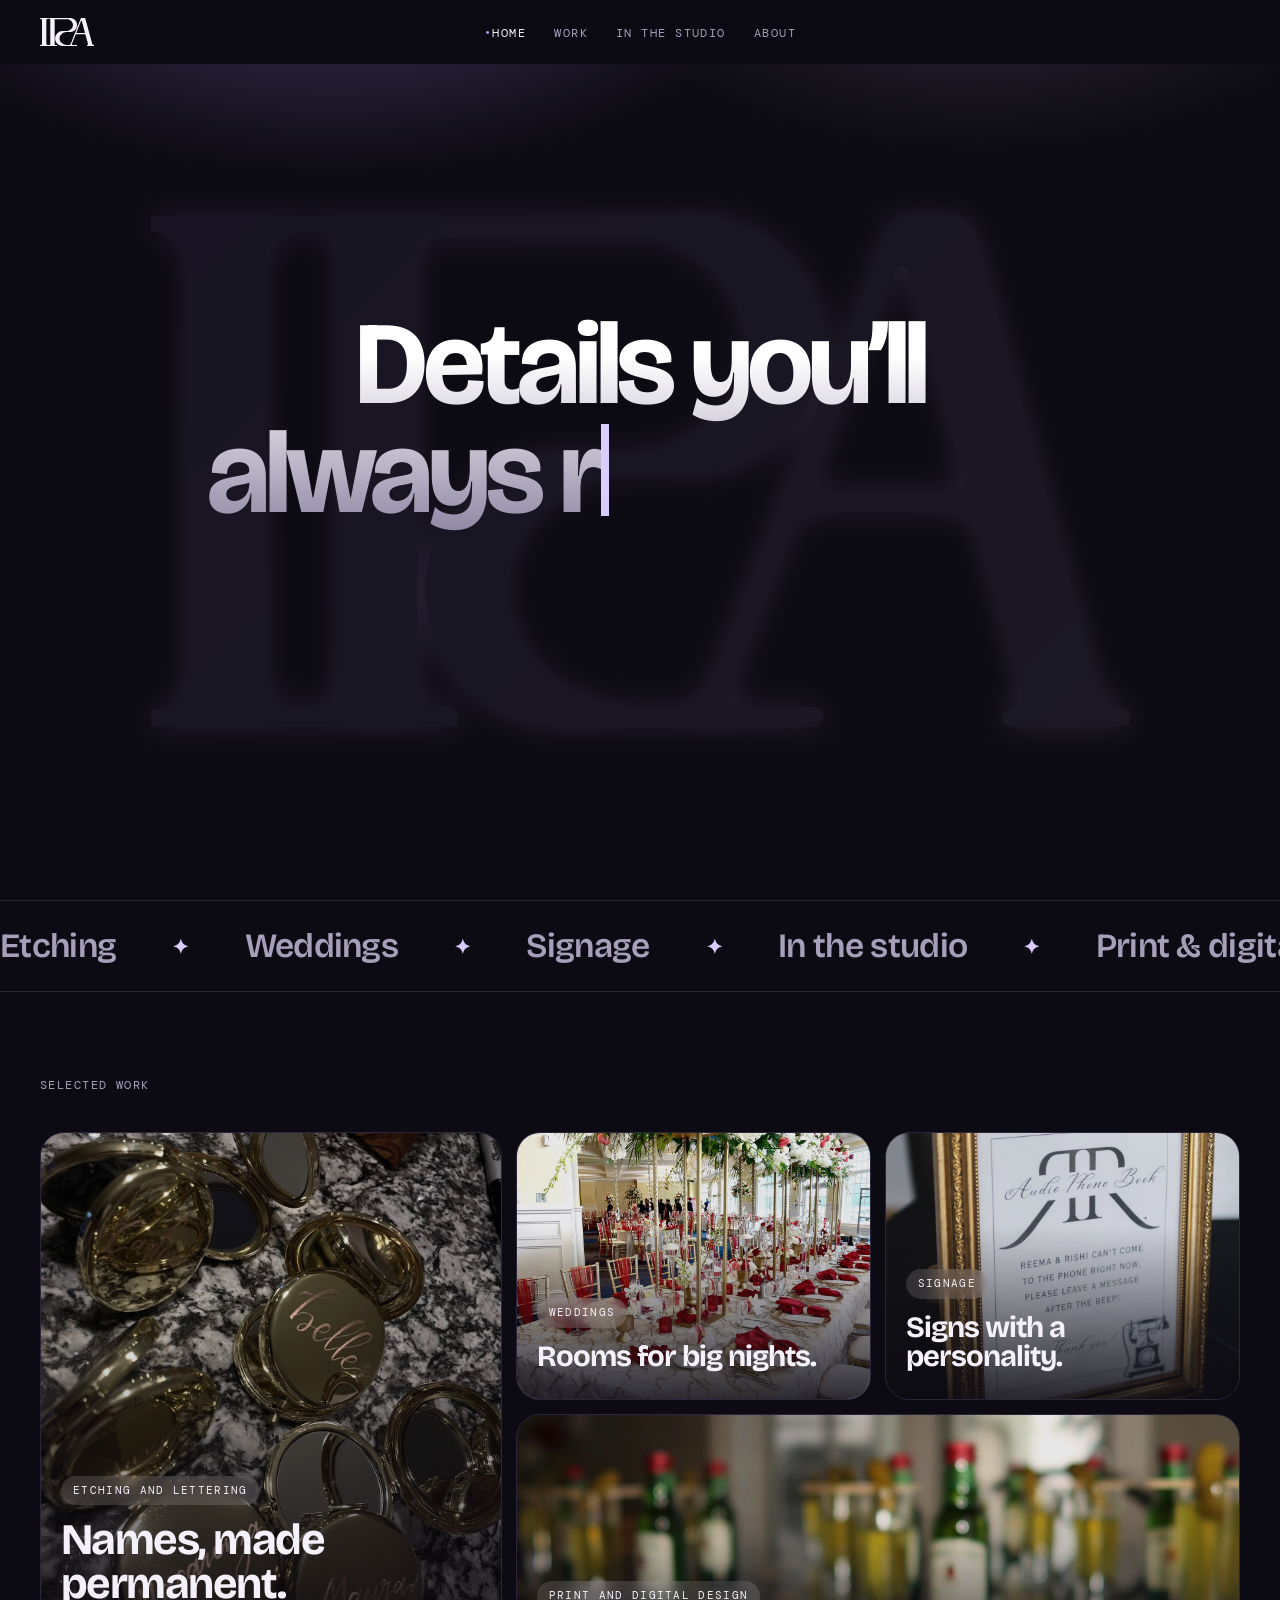
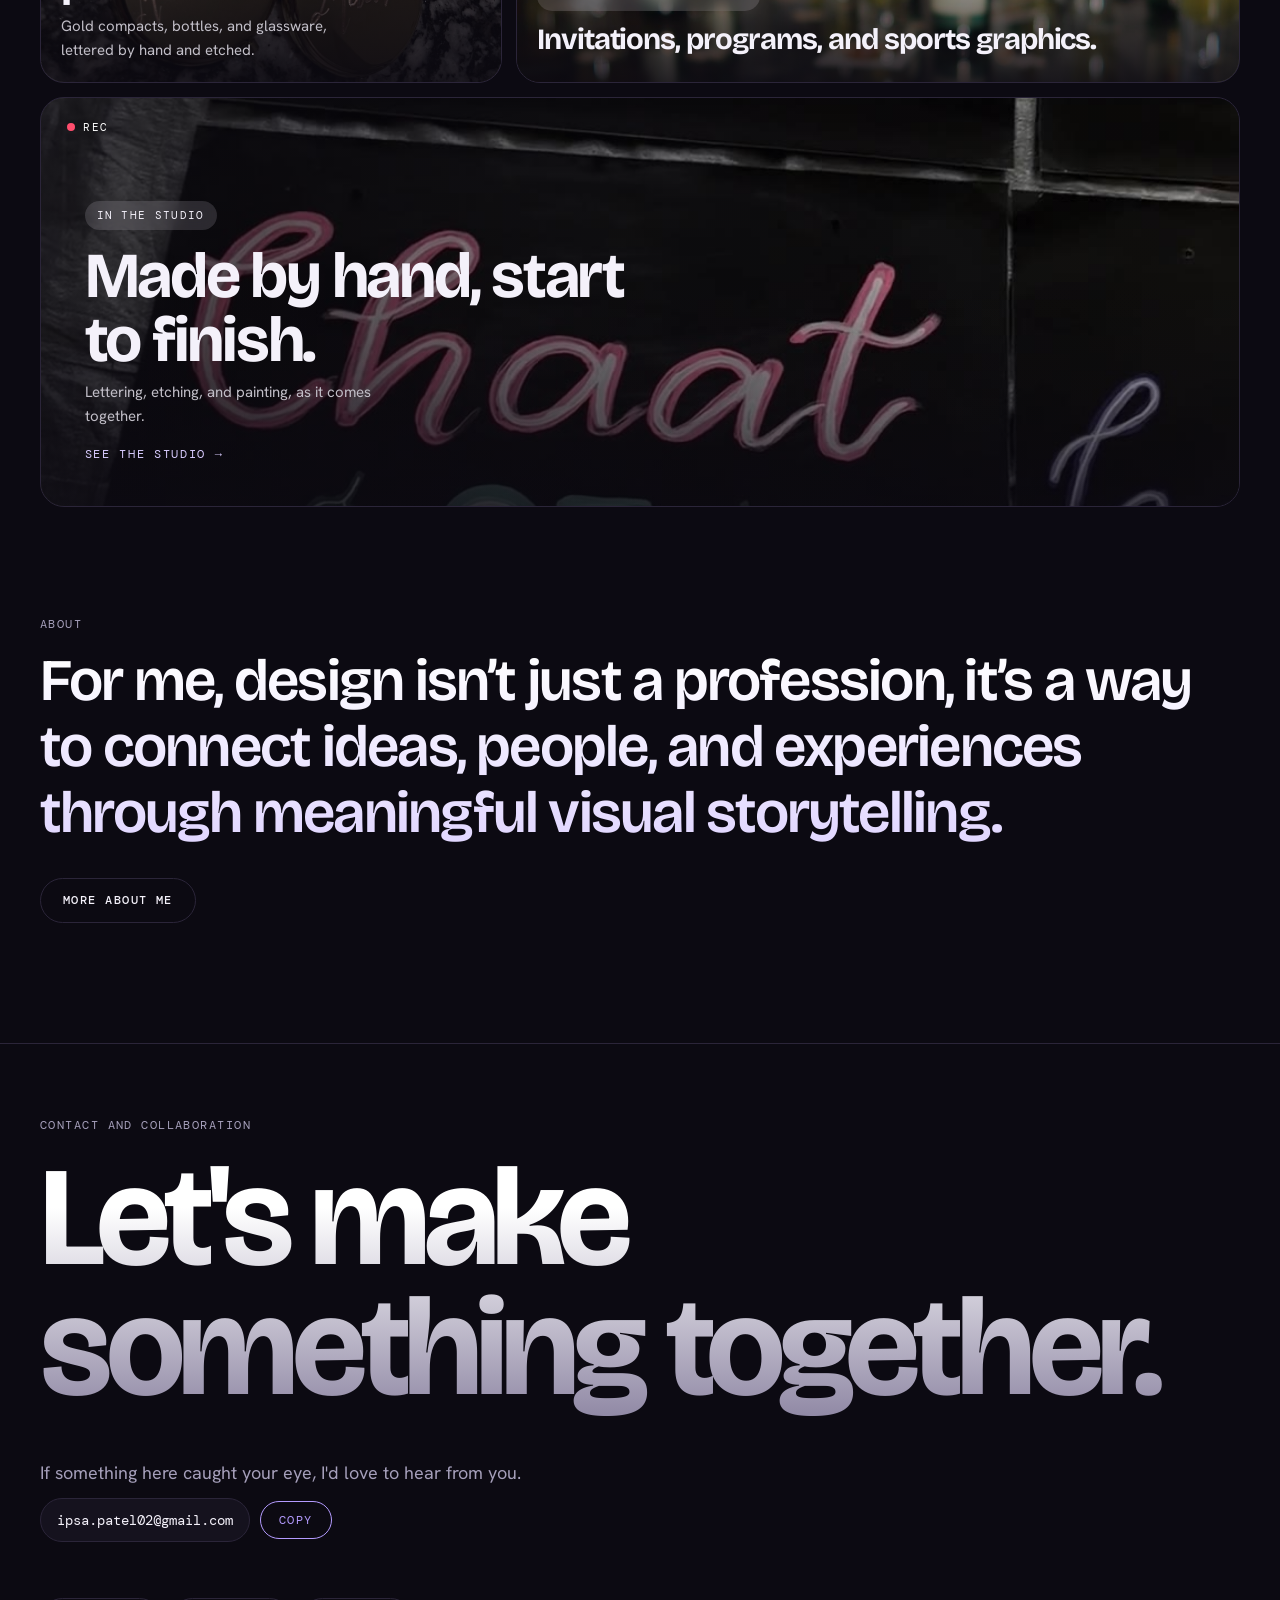
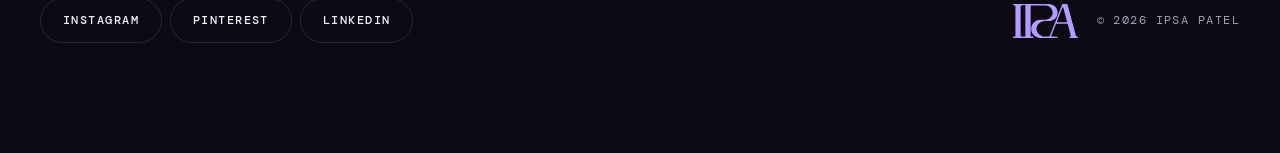
==== index.html @ 3936756d "Drop Studio from page titles, brighter purple share card Co-Authored-By: Claude Fable 5.2 <noreply@a" ====
<!doctype html>
<html lang="en">
<head>
<meta charset="utf-8">
<meta name="viewport" content="width=device-width, initial-scale=1">
<title>Ipsa Patel</title>
<meta name="description" content="Ipsa Patel's portfolio: etching, wedding design, signage, and digital graphics.">
<meta property="og:type" content="website">
<meta property="og:site_name" content="Ipsa Patel">
<meta property="og:title" content="Ipsa Patel">
<meta property="og:description" content="Ipsa Patel's portfolio: etching, wedding design, signage, and digital graphics.">
<meta property="og:url" content="https://ipsapatel.com/">
<meta property="og:image" content="https://ipsapatel.com/images/share.jpg">
<meta name="twitter:card" content="summary_large_image">
<meta name="twitter:image" content="https://ipsapatel.com/images/share.jpg">
<link rel="preconnect" href="https://fonts.googleapis.com">
<link rel="preconnect" href="https://fonts.gstatic.com" crossorigin>
<link rel="stylesheet" href="https://fonts.googleapis.com/css2?family=Bricolage+Grotesque:opsz,wght@12..96,500;12..96,700&family=Hanken+Grotesk:wght@400;500&family=DM+Mono:wght@400;500&family=Noto+Serif+Devanagari:wght@500&display=swap">
<link rel="icon" type="image/svg+xml" href="[data-uri]">
<link rel="stylesheet" href="style.css">
</head>
<body>
<header class="nav">
  <div class="wrap">
    <a class="brand" href="index.html" aria-label="Ipsa Patel, home"><span class="logo" role="img" aria-label="IPA monogram"></span></a>
    <ul><li><a href="index.html" aria-current="page">Home</a></li><li><a href="work.html">Work</a></li><li><a href="live.html">In the Studio</a></li><li><a href="about.html">About</a></li></ul>
    <div></div>
  </div>
</header>
<main>
  <section class="hero">
    <div class="bgglow" aria-hidden="true"><div class="bglogo logo"></div></div>
    <div class="bglogo bgcut logo" aria-hidden="true"></div>
    <div class="bglogo logo" aria-hidden="true"></div>
    <div class="wrap">
      <p class="mono reveal">Designer &middot; Strategist &middot; Etching &amp; lettering</p>
      <h1 class="display grad" id="type-h1">Details you&rsquo;ll always remember.</h1>
      <p class="sig reveal">Ipsa Patel</p>
    </div>
    <a class="cue" href="#start"><span>Click anywhere to begin</span><i aria-hidden="true">&darr;</i></a>
  </section>
    <div class="marq" id="start" aria-hidden="true">
      <div class="track">
        <span>Etching</span><span>Weddings</span><span>Signage</span><span>In the studio</span><span>Print &amp; digital</span><span>Art</span>
        <span>Etching</span><span>Weddings</span><span>Signage</span><span>In the studio</span><span>Print &amp; digital</span><span>Art</span>
      </div>
    </div>

  <section class="wrap" style="padding-top:72px">
    <p class="mono">Selected work</p>
    <div class="bento">
      <a class="card big" href="work.html#etching">
        <div class="slot"><img src="images/compacts-cluster.jpg" alt=""></div>
        <span class="tag">Etching and lettering</span>
        <h3>Names, made permanent.</h3>
        <p>Gold compacts, bottles, and glassware, lettered by hand and etched.</p>
      </a>
      <a class="card" href="work.html#weddings">
        <div class="slot"><img src="images/tablescape-red.jpg" alt=""></div>
        <span class="tag">Weddings</span>
        <h3>Rooms for big nights.</h3>
      </a>
      <a class="card" href="work.html#signage">
        <div class="slot"><img src="images/phonebook-frame.jpg" alt=""></div>
        <span class="tag">Signage</span>
        <h3>Signs with a personality.</h3>
      </a>
      <a class="card wide2" href="work.html#digital">
        <div class="slot"><img src="images/invites-apres.jpg" alt=""></div>
        <span class="tag">Print and digital design</span>
        <h3>Invitations, programs, and sports graphics.</h3>
      </a>
    </div>
    <a class="card motionband" href="live.html">
      <div class="slot"><video data-src="media/signs-band.mp4" poster="media/signs-band.jpg" muted loop playsinline preload="none"></video></div>
      <span class="recdot"><b></b>REC</span>
      <span class="tag">In the studio</span>
      <h3>Made by hand, start to finish.</h3>
      <p>Lettering, etching, and painting, as it comes together.</p>
      <span class="wb-more">See the studio &rarr;</span>
    </a>
  </section>

  <section class="wrap" style="padding-top:96px">
    <p class="mono">About</p>
    <p class="statement">For me, design isn&rsquo;t just a profession, it&rsquo;s a way to connect ideas, people, and experiences through meaningful visual storytelling.</p>
    <div class="btns" style="margin-top:26px"><a class="pill" href="about.html">More about me</a></div>
  </section>
</main>
<footer id="contact">
  <div class="wrap">
    <p class="mono" style="margin:0 0 18px">Contact and collaboration</p>
    <h2 class="display grad">Let's make something together.</h2>
    <p class="lede" style="margin-top:6px">If something here caught your eye, I'd love to hear from you.</p>
    <div class="mail"><code data-email>your-email@example.com</code><button type="button" data-copy-email>Copy</button></div>
    <div class="row">
      <div class="links">
        <a class="pill" data-link="instagram" href="#" target="_blank" rel="noopener">Instagram</a>
        <a class="pill" data-link="pinterest" href="#" target="_blank" rel="noopener">Pinterest</a>
        <a class="pill" data-link="linkedin" href="#" target="_blank" rel="noopener">LinkedIn</a>
      </div>
      <span class="foot-brand"><span class="logo" role="img" aria-label="IPA monogram"></span><span class="mono">&copy; 2026 Ipsa Patel</span></span>
    </div>
  </div>
</footer>
<script src="main.js"></script>
</body>
</html>
---- style.css ----
/* Ipsa Patel: near-black, oversized tight headlines, mono labels, one hot accent, rounded dark cards. Single dark look by design. */
:root {
  --bg: #0c0a12;
  --card: #15121e;
  --card2: #1d1929;
  --line: #2b2539;
  --fg: #f4f1fa;
  --muted: #a59fba;
  --accent: #b49bff;
  --accent2: #d9ccff;
  --accent-fg: #120a26;
  --g2: #8a82a0;
  --font-head: "Bricolage Grotesque", "Helvetica Neue", Arial, sans-serif;
  --font-body: "Hanken Grotesk", system-ui, -apple-system, "Segoe UI", sans-serif;
  --font-mono: "DM Mono", ui-monospace, "SF Mono", Menlo, monospace;
  color-scheme: dark;
}
* { box-sizing: border-box; }
html { scroll-behavior: smooth; background: var(--bg); }
body { margin: 0; background: var(--bg); color: var(--fg); font-family: var(--font-body); font-size: 17px; line-height: 1.6; overflow-x: hidden; }
a { color: inherit; }
img { max-width: 100%; display: block; }
:focus-visible { outline: 2px solid var(--accent); outline-offset: 3px; }
.wrap { max-width: 1240px; margin-inline: auto; padding-inline: 20px; }
.mono { font-family: var(--font-mono); font-size: 12px; letter-spacing: .12em; text-transform: uppercase; color: var(--muted); }

/* nav */
.nav { position: sticky; top: 0; z-index: 20; background: color-mix(in srgb, var(--bg) 85%, transparent); backdrop-filter: blur(12px); }
.nav .wrap { display: grid; grid-template-columns: 1fr auto 1fr; align-items: center; height: 64px; gap: 16px; }
.brand { font-family: var(--font-mono); font-size: 12px; letter-spacing: .12em; text-transform: uppercase; text-decoration: none; line-height: 1.3; }
.brand small { display: block; color: var(--muted); font-size: 11px; }
.nav ul { display: flex; gap: 28px; list-style: none; margin: 0; padding: 0; }
.nav ul a { font-family: var(--font-mono); font-size: 12px; letter-spacing: .12em; text-transform: uppercase; text-decoration: none; color: var(--muted); }
.nav ul a:hover, .nav ul a[aria-current="page"] { color: var(--fg); }
.nav ul a[aria-current="page"]::before { content: "\2022 "; color: var(--accent); }
.nav .right { justify-self: end; }
@media (max-width: 760px) {
  .nav .wrap { grid-template-columns: 1fr auto; }
  .nav ul { grid-column: 1 / -1; grid-row: 2; justify-content: space-between; gap: 8px; padding-bottom: 10px; }
  .nav .wrap { height: auto; padding-top: 12px; }
}

/* buttons */
.pill { display: inline-flex; align-items: center; gap: 10px; font-family: var(--font-mono); font-size: 12px; letter-spacing: .12em; text-transform: uppercase; text-decoration: none; padding: 12px 22px; border-radius: 999px; border: 1px solid var(--line); background: transparent; color: var(--fg); cursor: pointer; font-weight: 500; }
.pill:hover { border-color: var(--fg); }
.pill.hot { background: var(--accent); border-color: var(--accent); color: var(--accent-fg); }
.pill.white { background: var(--fg); border-color: var(--fg); color: var(--bg); }
.pill.hot:hover, .pill.white:hover { filter: brightness(1.08); }
.btns { display: flex; flex-wrap: wrap; gap: 12px; }
.btns.center { justify-content: center; }
.dot { width: 8px; height: 8px; border-radius: 50%; background: var(--accent); display: inline-block; }

/* floating pill */
.float { position: fixed; z-index: 15; left: 50%; transform: translateX(-50%); bottom: calc(18px + env(safe-area-inset-bottom, 0px)); display: flex; gap: 8px; align-items: center; background: var(--fg); color: var(--bg); text-decoration: none; font-family: var(--font-mono); font-size: 12px; letter-spacing: .12em; text-transform: uppercase; padding: 12px 20px; border-radius: 999px; box-shadow: 0 10px 40px rgba(0,0,0,.5); }
.float:hover { background: var(--accent); color: var(--accent-fg); }

/* type */
.display { font-family: var(--font-head); font-weight: 700; letter-spacing: -.045em; line-height: .92; margin: 0; text-wrap: balance; }
.grad { background: linear-gradient(180deg, #ffffff 20%, var(--g2) 100%); -webkit-background-clip: text; background-clip: text; color: transparent; }
.h2 { font-family: var(--font-head); font-weight: 700; font-size: clamp(36px, 6.5vw, 84px); letter-spacing: -.04em; line-height: .96; margin: 0 0 18px; text-wrap: balance; }
.lede { color: var(--muted); max-width: 52ch; margin: 0; font-size: 18px; }
.sec { padding-block: 96px 8px; }

/* hero */
.hero { position: relative; overflow: hidden; padding-block: 72px 56px; text-align: center; }
.hero::before { content: ""; position: absolute; inset: -20% -10% auto; height: 80%; background: radial-gradient(45% 60% at 30% 0%, color-mix(in srgb, var(--accent) 36%, transparent), transparent 70%), radial-gradient(40% 55% at 72% 0%, color-mix(in srgb, var(--accent2) 22%, transparent), transparent 70%); pointer-events: none; }
.hero .wrap { position: relative; }
.hero .display { font-size: clamp(54px, 12.4vw, 188px); margin: 26px auto 22px; max-width: 12ch; }
.sig { font-family: var(--font-head); font-weight: 500; font-size: clamp(22px, 3vw, 32px); letter-spacing: -.02em; color: var(--accent2); line-height: 1; margin: 0 0 30px; }

/* marquee */
.marq { overflow: hidden; border-block: 1px solid var(--line); padding-block: 18px; margin-top: 56px; }
.marq .track { display: flex; gap: 56px; width: max-content; animation: slide 34s linear infinite; font-family: var(--font-head); font-weight: 600; font-size: clamp(22px, 3vw, 34px); letter-spacing: -.02em; color: var(--muted); white-space: nowrap; }
.marq .track span::after { content: "\2726"; margin-left: 56px; color: var(--accent2); font-size: .6em; vertical-align: middle; }
@keyframes slide { to { transform: translateX(-50%); } }
@media (prefers-reduced-motion: reduce) { .marq .track { animation: none; } html { scroll-behavior: auto; } }

/* image slots */
.slot { position: relative; overflow: hidden; display: flex; align-items: flex-end; width: 100%; aspect-ratio: 4 / 5; border: 0; padding: 0; text-align: left; font: inherit; color: inherit; border-radius: 14px;
  background: radial-gradient(120% 90% at 20% 10%, color-mix(in srgb, var(--accent) 26%, var(--card2)), var(--card2) 60%); }
.slot.b { background: radial-gradient(120% 90% at 80% 10%, color-mix(in srgb, var(--accent2) 22%, var(--card2)), var(--card2) 65%); }
.slot.c { background: radial-gradient(120% 90% at 50% 0%, color-mix(in srgb, var(--accent) 34%, var(--card2)), var(--card) 65%); }
.slot.wide { aspect-ratio: 16 / 10; }
.slot span { position: relative; padding: 14px 16px; font-family: var(--font-mono); font-size: 11px; letter-spacing: .12em; text-transform: uppercase; color: var(--muted); }
.slot img { position: absolute; inset: 0; width: 100%; height: 100%; object-fit: cover; }
button.slot { cursor: zoom-in; transition: transform .25s ease; }
button.slot:hover { transform: scale(.985); }

/* featured cards */
.feat { display: grid; grid-template-columns: 1.25fr 1fr; gap: 16px; margin-top: 44px; }
.feat .big { grid-row: span 2; }
@media (max-width: 860px) { .feat { grid-template-columns: 1fr; } .feat .big { grid-row: auto; } }
.card { position: relative; display: flex; flex-direction: column; justify-content: flex-end; min-height: 300px; padding: 22px; border-radius: 24px; background: var(--card); border: 1px solid var(--line); text-decoration: none; overflow: hidden; isolation: isolate; }
.card .slot { position: absolute; inset: 0; z-index: -1; border-radius: 0; aspect-ratio: auto; height: 100%; opacity: .9; }
.card::after { content: ""; position: absolute; inset: 0; z-index: -1; background: linear-gradient(180deg, transparent 35%, color-mix(in srgb, var(--bg) 85%, transparent)); }
.card.big { min-height: 560px; }
.tag { align-self: flex-start; font-family: var(--font-mono); font-size: 11px; letter-spacing: .12em; text-transform: uppercase; padding: 6px 12px; border-radius: 999px; background: color-mix(in srgb, var(--fg) 14%, transparent); backdrop-filter: blur(8px); margin-bottom: 14px; }
.card h3 { font-family: var(--font-head); font-weight: 700; font-size: clamp(28px, 3.4vw, 44px); letter-spacing: -.035em; line-height: 1; margin: 0 0 8px; }
.card p { margin: 0; color: color-mix(in srgb, var(--fg) 78%, var(--bg)); font-size: 15px; max-width: 38ch; }
.card:hover { border-color: var(--accent); }

/* statement band */
.state { margin-top: 96px; border-radius: 32px; background: var(--card); border: 1px solid var(--line); padding: clamp(32px, 6vw, 72px); position: relative; overflow: hidden; }
.state::after { content: ""; position: absolute; width: 360px; height: 360px; left: -140px; bottom: -180px; border-radius: 50%; background: radial-gradient(closest-side, color-mix(in srgb, var(--accent2) 30%, transparent), transparent); }
.state::before { content: ""; position: absolute; width: 520px; height: 520px; right: -160px; top: -200px; border-radius: 50%; background: radial-gradient(closest-side, color-mix(in srgb, var(--accent) 55%, transparent), transparent); }
.state > * { position: relative; }
.state .h2 { max-width: 14ch; }
.state p { max-width: 46ch; color: var(--muted); margin: 0 0 26px; font-size: 18px; }

/* inner page head */
.pagehead { padding-block: 64px 12px; }
.pagehead .display { font-size: clamp(64px, 15vw, 220px); margin-bottom: 20px; }

/* work */
.chips { display: flex; flex-wrap: wrap; gap: 8px; margin: 28px 0 22px; }
.chip { font-family: var(--font-mono); font-size: 12px; letter-spacing: .12em; text-transform: uppercase; padding: 10px 18px; border-radius: 999px; border: 1px solid var(--line); background: transparent; color: var(--muted); cursor: pointer; }
.chip:hover { color: var(--fg); border-color: var(--fg); }
.chip[aria-pressed="true"] { background: var(--fg); color: var(--bg); border-color: var(--fg); }
.count { font-family: var(--font-mono); font-size: 12px; letter-spacing: .12em; text-transform: uppercase; color: var(--muted); margin: 0 0 18px; }
.grid { display: grid; grid-template-columns: repeat(auto-fill, minmax(270px, 1fr)); gap: 16px; }
.item { margin: 0; min-width: 0; padding: 12px 12px 18px; border-radius: 24px; background: var(--card); border: 1px solid var(--line); }
.item[hidden] { display: none !important; }
.item h3 { font-family: var(--font-head); font-weight: 600; font-size: 20px; letter-spacing: -.02em; margin: 14px 6px 2px; }
.item p { margin: 0 6px; font-size: 14px; color: var(--muted); }

/* viewer */
.lb { position: fixed; inset: 0; z-index: 50; display: none; align-items: center; justify-content: center; padding: 20px; background: color-mix(in srgb, var(--bg) 94%, black); }
.lb.open { display: flex; }
.lb-inner { width: min(980px, 100%); max-height: 100%; display: grid; gap: 14px; position: relative; }
.lb .stage { background: var(--card2); aspect-ratio: 4 / 3; max-height: 68vh; width: 100%; display: grid; place-items: center; border-radius: 24px; overflow: hidden; }
.lb .stage img { width: 100%; height: 100%; object-fit: contain; }
.lb .stage .ph { font-family: var(--font-head); font-weight: 700; font-size: 64px; letter-spacing: -.04em; color: color-mix(in srgb, var(--accent) 60%, transparent); }
.lb .cap h3 { font-family: var(--font-head); font-weight: 700; font-size: 30px; letter-spacing: -.03em; margin: 0; }
.lb .cap p { margin: 2px 0 0; color: var(--muted); }
.lb-bar { display: flex; gap: 10px; justify-content: space-between; align-items: center; }
.lb button { font-family: var(--font-mono); font-size: 12px; letter-spacing: .12em; text-transform: uppercase; padding: 11px 20px; border-radius: 999px; border: 1px solid var(--line); background: transparent; color: var(--fg); cursor: pointer; }
.lb button:hover { border-color: var(--fg); }
.lb button[data-close] { background: var(--fg); color: var(--bg); border-color: var(--fg); }

/* about */
.about { display: grid; grid-template-columns: 360px minmax(0, 1fr); gap: 56px; align-items: start; padding-top: 64px; }
@media (max-width: 860px) { .about { grid-template-columns: 1fr; gap: 28px; } .about .slot { max-width: 360px; } }
.about .slot { border-radius: 200px 200px 24px 24px; }
.about p { max-width: 58ch; margin: 0 0 16px; color: color-mix(in srgb, var(--fg) 80%, var(--bg)); }
.facts { list-style: none; margin: 30px 0 0; padding: 0; max-width: 60ch; border-top: 1px solid var(--line); }
.facts li { display: grid; grid-template-columns: 110px minmax(0, 1fr); gap: 16px; padding: 14px 0; border-bottom: 1px solid var(--line); font-size: 16px; }
.facts b { font-family: var(--font-mono); font-weight: 400; font-size: 12px; letter-spacing: .12em; text-transform: uppercase; color: var(--accent); padding-top: 4px; }

/* live steps */
.steps { display: grid; grid-template-columns: repeat(3, minmax(0, 1fr)); gap: 16px; margin-top: 40px; }
@media (max-width: 860px) { .steps { grid-template-columns: 1fr; } }
.step { padding: 26px; border-radius: 24px; background: var(--card); border: 1px solid var(--line); }
.step .mono { color: var(--accent); }
.step h3 { font-family: var(--font-head); font-weight: 700; font-size: 28px; letter-spacing: -.03em; line-height: 1.05; margin: 14px 0 8px; }
.step p { margin: 0; color: var(--muted); font-size: 15px; }
.occ { display: flex; flex-wrap: wrap; gap: 10px; margin-top: 28px; }
.occ div { padding: 12px 20px; border-radius: 999px; border: 1px solid var(--line); font-family: var(--font-head); font-weight: 600; font-size: 20px; letter-spacing: -.02em; }
.occ span { color: var(--muted); font-weight: 400; font-size: 14px; margin-left: 8px; font-family: var(--font-body); letter-spacing: 0; }

/* form */
.contactgrid { display: grid; grid-template-columns: minmax(0, 1fr) minmax(0, 1fr); gap: 48px; align-items: start; }
@media (max-width: 860px) { .contactgrid { grid-template-columns: 1fr; gap: 32px; } }
form.inq { display: grid; gap: 16px; background: var(--card); border: 1px solid var(--line); padding: 28px; border-radius: 24px; }
form.inq label { display: grid; gap: 6px; font-family: var(--font-mono); font-size: 11px; letter-spacing: .12em; text-transform: uppercase; color: var(--muted); }
form.inq input, form.inq select, form.inq textarea { font: inherit; font-size: 16px; letter-spacing: 0; text-transform: none; color: var(--fg); background: var(--bg); border: 1px solid var(--line); border-radius: 12px; padding: 12px 14px; width: 100%; }
form.inq textarea { min-height: 110px; resize: vertical; }
.two { display: grid; grid-template-columns: repeat(2, minmax(0, 1fr)); gap: 16px; }
@media (max-width: 520px) { .two { grid-template-columns: 1fr; } }
.out { font-size: 14px; color: var(--muted); min-height: 1.4em; }
.mail { display: flex; flex-wrap: wrap; gap: 10px; align-items: center; margin-top: 10px; }
.mail code { font-family: var(--font-mono); font-size: 14px; background: var(--card); border: 1px solid var(--line); padding: 10px 16px; border-radius: 999px; user-select: all; overflow-wrap: anywhere; }
.mail button { font-family: var(--font-mono); font-size: 12px; letter-spacing: .12em; text-transform: uppercase; padding: 10px 18px; background: transparent; color: var(--accent); border: 1px solid var(--accent); border-radius: 999px; cursor: pointer; }

/* footer */
footer { margin-top: 120px; padding-block: 72px 110px; border-top: 1px solid var(--line); }
footer .display { font-size: clamp(48px, 11vw, 168px); margin-bottom: 30px; }
footer .row { display: flex; flex-wrap: wrap; gap: 14px 28px; align-items: center; justify-content: space-between; margin-top: 56px; }
footer .links { display: flex; flex-wrap: wrap; gap: 8px; }

.hl { position: relative; display: inline-block; }

/* floating objects: photos drift on their own and shift with the cursor */
.objs { position: absolute; inset: 0; z-index: 0; pointer-events: none; }
.hero .wrap { z-index: 1; }
.obj { position: absolute; width: clamp(84px, 11vw, 176px); aspect-ratio: 4 / 5; border-radius: 18px; overflow: hidden; box-shadow: 0 24px 60px rgba(0,0,0,.55); border: 1px solid var(--line);
  translate: calc(var(--mx, 0) * var(--d, 20) * 1px) calc(var(--my, 0) * var(--d, 20) * 1px); animation: bob 7s ease-in-out infinite alternate; }
.obj .slot { position: absolute; inset: 0; aspect-ratio: auto; height: 100%; border-radius: 0; }
.obj .slot span { display: none; }
.obj.o1 { left: 3%; top: 9%; animation-delay: -1s; }
.obj.o2 { right: 4%; top: 6%; animation-delay: -3s; }
.obj.o3 { left: 8%; bottom: 24%; animation-delay: -5s; }
.obj.o4 { right: 7%; bottom: 20%; animation-delay: -2s; }
@keyframes bob { from { transform: translateY(-9px); } to { transform: translateY(9px); } }
@media (max-width: 720px) { .obj { width: 76px; opacity: .55; } .obj.o3 { left: -2%; } .obj.o4 { right: -2%; } }
@media (prefers-reduced-motion: reduce) { .obj { animation: none; translate: none; } }
.grad { padding-bottom: .12em; }

/* chapters */
.chapters { padding-top: 24px; }
.chapter { padding-top: 88px; }
.chead { display: flex; justify-content: space-between; align-items: flex-end; gap: 24px 48px; flex-wrap: wrap; margin-bottom: 26px; }
.chead .display { font-size: clamp(40px, 7vw, 96px); margin-top: 12px; }
.cside { max-width: 36ch; }
.cside p { margin: 0 0 12px; color: var(--muted); }
.more { font-family: var(--font-mono); font-size: 12px; letter-spacing: .12em; text-transform: uppercase; text-decoration: none; color: var(--accent); }
.more::after { content: " \2192"; }
.more:hover { text-decoration: underline; }
.gal { display: grid; grid-template-columns: repeat(4, minmax(0, 1fr)); grid-auto-rows: clamp(120px, 19vw, 250px); gap: 12px; }
.gal .slot { aspect-ratio: auto; height: 100%; border-radius: 22px; text-decoration: none; transition: transform .3s ease; }
.gal .slot:hover { transform: scale(.985); }
.gal .p1 { grid-column: 1 / span 2; grid-row: 1 / span 2; }
.gal .p2 { grid-column: 3; grid-row: 1; } .gal .p3 { grid-column: 4; grid-row: 1; } .gal .p4 { grid-column: 3 / span 2; grid-row: 2; }
.flip .gal .p1 { grid-column: 3 / span 2; }
.flip .gal .p2 { grid-column: 1; } .flip .gal .p3 { grid-column: 2; } .flip .gal .p4 { grid-column: 1 / span 2; }
@media (max-width: 700px) {
  .gal { grid-template-columns: repeat(2, minmax(0, 1fr)); grid-auto-rows: 150px; }
  .gal .p1, .flip .gal .p1 { grid-column: 1 / span 2; grid-row: span 2; }
  .gal .p2, .flip .gal .p2 { grid-column: 1; grid-row: auto; } .gal .p3, .flip .gal .p3 { grid-column: 2; grid-row: auto; }
  .gal .p4, .flip .gal .p4 { grid-column: 1 / span 2; grid-row: auto; }
}
.slot.big { aspect-ratio: 16 / 8; border-radius: 28px; text-decoration: none; }
@media (max-width: 700px) { .slot.big { aspect-ratio: 4 / 3; } }
.frames { display: grid; grid-template-columns: repeat(3, minmax(0, 1fr)); gap: 16px; margin-top: 16px; }
@media (max-width: 860px) { .frames { grid-template-columns: 1fr; } }
.frame .slot { aspect-ratio: 4 / 5; border-radius: 22px; }
.frame .mono { margin: 16px 0 4px; color: var(--accent); }
.frame h3 { font-family: var(--font-head); font-weight: 700; font-size: 28px; letter-spacing: -.03em; line-height: 1.05; margin: 0 0 6px; }
.frame p:last-child { margin: 0; color: var(--muted); font-size: 15px; }


/* home: one compact block of five tiles */
.bento { display: grid; grid-template-columns: 1.3fr 1fr 1fr; grid-auto-rows: clamp(210px, 21vw, 290px); gap: 14px; margin-top: 36px; }
.bento .card { min-height: 0; padding: 20px; }
.bento .card.big { grid-row: span 2; min-height: 0; }
.bento .card:not(.big) h3 { font-size: clamp(22px, 2.3vw, 30px); }
.bento .card.wide2 { grid-column: span 2; }
@media (max-width: 860px) { .bento { grid-template-columns: 1fr 1fr; } .bento .card.big { grid-column: span 2; grid-row: span 1; } .bento .card.wide2 { grid-column: span 2; } }
@media (max-width: 520px) { .bento { grid-template-columns: 1fr; grid-auto-rows: 220px; } .bento .card.big, .bento .card.wide2 { grid-column: auto; } }

/* cover: one simple screen, click anywhere to continue */
.hero { min-height: calc(100svh - 64px); display: flex; align-items: center; justify-content: center; padding-block: 56px 96px; cursor: pointer; }
.hero .wrap { width: 100%; }
.cue { position: absolute; z-index: 2; left: 50%; bottom: 30px; transform: translateX(-50%); display: flex; flex-direction: column; align-items: center; gap: 8px; font-family: var(--font-mono); font-size: 12px; letter-spacing: .14em; text-transform: uppercase; color: var(--muted); text-decoration: none; white-space: nowrap; }
.cue i { font-style: normal; font-size: 20px; color: var(--accent2); animation: nudge 1.8s ease-in-out infinite; }
@keyframes nudge { 0%, 100% { transform: translateY(0); } 50% { transform: translateY(7px); } }
.marq { margin-top: 0; scroll-margin-top: 64px; }
@media (max-width: 760px) { .hero { min-height: calc(100svh - 100px); } .marq { scroll-margin-top: 100px; } }
@media (prefers-reduced-motion: reduce) { .cue i { animation: none; } }

.card.wideband { margin-top: 14px; min-height: clamp(300px, 34vw, 460px); padding: 28px; }
.card.wideband h3 { font-size: clamp(34px, 5.5vw, 72px); }
.card.wideband p { max-width: 44ch; }

/* typed entrance */
.w { white-space: nowrap; }
.ch { visibility: hidden; }
.ch.on { visibility: visible; }
.caret { display: inline-block; width: 0; height: .78em; position: relative; vertical-align: -.04em; }
.caret::after { content: ""; position: absolute; left: .02em; top: 0; bottom: 0; width: .07em; background: var(--accent2); animation: blink 1s steps(1) infinite; }
@keyframes blink { 50% { opacity: 0; } }
.hero.typing .reveal, .hero.typing .cue { opacity: 0; }
.hero .reveal, .hero .cue { transition: opacity .8s ease; }
@media (prefers-reduced-motion: reduce) { .caret::after { animation: none; } .hero .reveal, .hero .cue { transition: none; } }

.hero .display { max-width: 15ch; }

.hero .display { font-size: clamp(44px, 9.2vw, 144px); max-width: 9em; }

/* logo */
.brand { display: inline-flex; align-items: center; }
.logo { display: block; height: 28px; aspect-ratio: 1.9165; background: var(--fg); -webkit-mask: var(--logo) center / contain no-repeat; mask: var(--logo) center / contain no-repeat; }
.brand:hover .logo { background: var(--accent); }
.foot-brand { display: inline-flex; align-items: center; gap: 18px; }
.foot-brand .logo { height: 34px; background: var(--accent); }
:root { --logo: url("[data-uri]"); }

/* cover watermark logo */
.bglogo { position:absolute; left:50%; top:50%; height:auto; width:min(78vw,980px); aspect-ratio:1.9165; background:linear-gradient(135deg,var(--accent),var(--accent2)); opacity:.07; transform:translate(-50%,-52%) translate(calc(var(--mx,0)*-14px), calc(var(--my,0)*-10px)); pointer-events:none; z-index:0; }
.brand:hover .bglogo { background:linear-gradient(135deg,var(--accent),var(--accent2)); }
@media (max-width:760px){ .bglogo{ width:92vw; opacity:.08; } }

/* recording screen */
.rec { position:relative; aspect-ratio:16/8; border-radius:22px; overflow:hidden; background:#000; display:grid; grid-template-columns:1fr 1fr; gap:2px; border:1px solid var(--line); box-shadow:0 40px 90px -40px color-mix(in srgb,var(--accent) 55%,transparent); }
.rec .clip { position:relative; display:flex; align-items:flex-end; background:radial-gradient(120% 90% at 50% 0%, color-mix(in srgb,var(--accent) 30%,var(--card2)), var(--card) 70%); }
.rec .clip.c2 { background:radial-gradient(120% 90% at 50% 0%, color-mix(in srgb,var(--accent2) 22%,var(--card2)), var(--card) 70%); }
.rec .clip video,.rec .clip img { position:absolute; inset:0; width:100%; height:100%; object-fit:cover; }
.rec .clip span { position:relative; padding:16px 20px; font:11px var(--font-mono); letter-spacing:.12em; text-transform:uppercase; color:var(--muted); }
.rec::after { content:""; position:absolute; inset:0; pointer-events:none; background:linear-gradient(180deg,rgba(12,10,18,.55),transparent 28%,transparent 38%,rgba(12,10,18,.88)); }
.rec .cn { position:absolute; width:26px; height:26px; z-index:2; border:2px solid var(--accent2); opacity:.9; pointer-events:none; }
.rec .tl { top:18px; left:18px; border-right:0; border-bottom:0; } .rec .tr { top:18px; right:18px; border-left:0; border-bottom:0; }
.rec .bl { bottom:18px; left:18px; border-right:0; border-top:0; } .rec .br { bottom:18px; right:18px; border-left:0; border-top:0; }
.rec-top { position:absolute; z-index:2; top:26px; left:56px; right:56px; display:flex; justify-content:space-between; font:12px var(--font-mono); letter-spacing:.14em; color:var(--fg); }
.recdot { display:inline-flex; align-items:center; gap:9px; } .recdot b { width:9px; height:9px; border-radius:50%; background:#ff4d6d; animation:blink 1.4s steps(2,jump-none) infinite; }
@keyframes blink { 50% { opacity:.15; } }
.rec-title { position:absolute; z-index:2; left:0; right:0; bottom:9%; text-align:center; margin:0; font-family:var(--font-head); font-weight:700; letter-spacing:-.035em; line-height:.95; font-size:clamp(34px,7.4vw,112px); background:linear-gradient(180deg,#fff,var(--accent2)); -webkit-background-clip:text; background-clip:text; color:transparent; padding-bottom:.1em; }
.rec-bar { position:absolute; z-index:2; left:56px; right:56px; bottom:26px; height:2px; background:rgba(255,255,255,.18); border-radius:2px; overflow:hidden; } .rec-bar em { display:block; height:100%; width:100%; transform-origin:left; background:var(--accent); animation:prog 12s linear infinite; }
@keyframes prog { from { transform:scaleX(0); } to { transform:scaleX(1); } }
@media (max-width:700px){ .rec{ aspect-ratio:4/5; grid-template-columns:1fr; grid-template-rows:1fr 1fr; } .rec-top,.rec-bar{ left:44px; right:44px; } }
@media (prefers-reduced-motion:reduce){ .recdot b,.rec-bar em{ animation:none; } }
.rec .clip { align-items:flex-start; justify-content:center; } .rec .clip span { padding-top:70px; }
/* name lockup */
.sig { display:flex; align-items:center; justify-content:center; gap:20px; font-family:var(--font-head); font-weight:600; font-size:clamp(13px,1.4vw,16px); letter-spacing:.34em; text-transform:uppercase; color:var(--fg); margin:34px 0 30px; }
.sig i { display:block; width:clamp(36px,7vw,84px); height:1px; background:linear-gradient(90deg,transparent,var(--accent)); }
.sig i:last-child { background:linear-gradient(270deg,transparent,var(--accent)); }
/* name tag (final) */
.sig { display:inline-flex; align-items:center; gap:12px; padding:12px 22px; margin:34px 0 30px; border:1px solid var(--line); border-radius:999px; background:color-mix(in srgb,var(--card) 70%,transparent); backdrop-filter:blur(8px); text-transform:none; letter-spacing:-.01em; font-size:clamp(16px,1.8vw,20px); font-weight:500; color:var(--accent2); }
.sig::before { content:""; width:8px; height:8px; border-radius:50%; background:var(--accent); box-shadow:0 0 12px var(--accent); }
.sig .mono { font:11px var(--font-mono); letter-spacing:.14em; text-transform:uppercase; color:var(--muted); padding-left:12px; border-left:1px solid var(--line); margin:0; }
.sig { text-transform:uppercase; letter-spacing:.3em; font-size:clamp(13px,1.4vw,16px); font-weight:600; padding:13px 26px 13px 22px; }

/* personal statement */
.statement { font-family:var(--font-head); font-weight:600; letter-spacing:-.03em; line-height:1.12; font-size:clamp(28px,4.6vw,60px); max-width:20em; margin:14px 0 0; background:linear-gradient(180deg,#fff,var(--accent2) 120%); -webkit-background-clip:text; background-clip:text; color:transparent; padding-bottom:.1em; }
.pull { font-family:var(--font-head); font-weight:500; letter-spacing:-.02em; line-height:1.25; font-size:clamp(20px,2.2vw,28px); color:var(--accent2); margin:22px 0 26px; padding-left:20px; border-left:2px solid var(--accent); }

/* live band: text + video */
.card.wideband { display:grid; grid-template-columns:1fr 1fr; gap:0; padding:0; min-height:0; justify-content:stretch; }
.card.wideband::after { display:none; }
.wb-text { display:flex; flex-direction:column; justify-content:center; padding:clamp(24px,4vw,52px); }
.wb-text h3 { font-size:clamp(30px,4vw,56px); margin:0 0 14px; }
.wb-text p { max-width:36ch; }
.wb-more { margin-top:22px; font:12px var(--font-mono); letter-spacing:.14em; text-transform:uppercase; color:var(--accent2); }
.card.wideband:hover .wb-more { color:var(--fg); }
.wb-media { position:relative; min-height:340px; overflow:hidden; margin:12px; border-radius:16px; background:var(--card2); }
.wb-media video { position:absolute; inset:0; width:100%; height:100%; object-fit:cover; }
.wb-media .recdot { position:absolute; top:14px; left:16px; z-index:2; display:inline-flex; align-items:center; gap:8px; font:11px var(--font-mono); letter-spacing:.14em; color:#fff; text-shadow:0 1px 6px rgba(0,0,0,.6); }
.wb-media .recdot b { width:8px; height:8px; border-radius:50%; background:#ff4d6d; animation:blink 1.4s steps(2,jump-none) infinite; }
@media (max-width:760px){ .card.wideband{ grid-template-columns:1fr; } .wb-media{ min-height:260px; order:-1; } }

/* reel */
.reel { display:flex; gap:14px; overflow-x:auto; scroll-snap-type:x mandatory; padding-bottom:14px; scrollbar-width:thin; }
.rc { position:relative; flex:0 0 clamp(190px,21vw,270px); aspect-ratio:9/16; margin:0; border-radius:18px; overflow:hidden; scroll-snap-align:start; border:1px solid var(--line); background:var(--card2); }
.rc video { position:absolute; inset:0; width:100%; height:100%; object-fit:cover; }
.rc figcaption { position:absolute; left:0; right:0; bottom:0; padding:30px 14px 12px; font:11px var(--font-mono); letter-spacing:.12em; text-transform:uppercase; color:#fff; background:linear-gradient(transparent,rgba(12,10,18,.85)); }

/* live band: video collage */
.card.wideband { grid-template-columns:.8fr 1.2fr; }
.wb-collage { display:grid; grid-template-columns:repeat(3,1fr); grid-template-rows:1fr 1fr; gap:8px; margin:12px; min-height:440px; }
.wt { position:relative; margin:0; border-radius:14px; overflow:hidden; background:var(--card2); min-height:0; }
.wt video { position:absolute; inset:0; width:100%; height:100%; object-fit:cover; }
.wt.t1 { grid-row:span 2; }
.wt .recdot { position:absolute; top:12px; left:14px; z-index:2; display:inline-flex; align-items:center; gap:8px; font:11px var(--font-mono); letter-spacing:.14em; color:#fff; text-shadow:0 1px 6px rgba(0,0,0,.6); }
.wt .recdot b { width:8px; height:8px; border-radius:50%; background:#ff4d6d; animation:blink 1.4s steps(2,jump-none) infinite; }
@media (max-width:860px){ .card.wideband{ grid-template-columns:1fr; } .wb-collage{ order:-1; grid-template-columns:repeat(2,1fr); grid-template-rows:repeat(3,150px); min-height:0; } .wt.t1{ grid-row:span 3; } .wt.t5{ display:none; } }
.wb-text h3 { font-size:clamp(28px,3.2vw,46px); }

/* glow that traces the logo outline */
.bgglow { position:absolute; inset:0; z-index:0; pointer-events:none; filter: blur(16px); opacity:.2; animation: glow 8s ease-in-out infinite; }
.bgglow .bglogo { opacity:.7; background:linear-gradient(135deg,var(--accent),var(--accent2)); }
@keyframes glow { 0%,100% { opacity:.12; } 50% { opacity:.3; } }
.bglogo.bgcut { background:var(--bg); opacity:1; }
@media (prefers-reduced-motion: reduce) { .bgglow { animation: none; } }

/* floating specks on the cover */
.specks { position:absolute; inset:0; z-index:0; pointer-events:none; overflow:hidden; }
.speck { position:absolute; border-radius:50%; background:var(--accent2); opacity:0; box-shadow:0 0 10px 2px color-mix(in srgb, var(--accent) 55%, transparent); animation: drift var(--t,16s) ease-in-out var(--dl,0s) infinite; }
@keyframes drift { 0% { opacity:0; transform:translate(0,0); } 20% { opacity:var(--o,.5); } 80% { opacity:var(--o,.5); } 100% { opacity:0; transform:translate(var(--dx,20px), var(--dy,-90px)); } }
@media (prefers-reduced-motion: reduce) { .speck { animation:none; opacity:.25; } }
.speck.dia { border-radius:0; transform-origin:center; background:linear-gradient(135deg,var(--accent2),var(--accent)); clip-path:polygon(50% 0,100% 50%,50% 100%,0 50%); box-shadow:none; filter:drop-shadow(0 0 5px color-mix(in srgb, var(--accent) 70%, transparent)); animation-name: driftd; }
@keyframes driftd { 0% { opacity:0; transform:translate(0,0) rotate(0deg) scale(.8); } 20% { opacity:var(--o,.5); } 80% { opacity:var(--o,.5); } 100% { opacity:0; transform:translate(var(--dx,20px), var(--dy,-90px)) rotate(var(--rot,90deg)) scale(1.1); } }

/* wish theme: four-point sparkles instead of diamonds, plus a rare shooting star */
.speck.dia { clip-path:polygon(50% 0,60% 40%,100% 50%,60% 60%,50% 100%,40% 60%,0 50%,40% 40%); }
.shoot { position:absolute; left:var(--x,70%); top:var(--y,18%); width:130px; height:1.5px; border-radius:2px; background:linear-gradient(90deg,transparent,var(--accent2)); opacity:0; transform:rotate(28deg); pointer-events:none; animation: shoot 14s ease-in var(--sd,3s) infinite; }
@keyframes shoot { 0%,92% { opacity:0; transform:translate(0,0) rotate(28deg); } 93% { opacity:.8; } 100% { opacity:0; transform:translate(260px,140px) rotate(28deg); } }
@media (prefers-reduced-motion: reduce) { .shoot { display:none; } }

/* name meaning */
.wish { display:inline-flex; align-items:baseline; gap:10px; margin:26px 0 22px !important; padding:8px 18px; border:1px solid var(--line); border-radius:999px; background:color-mix(in srgb, var(--accent) 8%, transparent); color:var(--text); }
.wish b { font-weight:500; letter-spacing:.04em; }
.wish span { font-family:"Noto Serif Devanagari",serif; color:var(--accent2); }
.wish em { font-style:normal; font-family:var(--font-mono); font-size:12px; letter-spacing:.12em; text-transform:uppercase; color:var(--accent); }
.wish em::before { content:"\2726  "; }

/* opening shooting star */
.intro-star { position:absolute; left:0; top:0; width:170px; height:2px; border-radius:2px; z-index:2; pointer-events:none; opacity:0; transform-origin:100% 50%;
  background:linear-gradient(90deg,transparent,color-mix(in srgb,var(--accent2) 85%,transparent)); }
.intro-star::after { content:""; position:absolute; right:-3px; top:50%; width:7px; height:7px; margin-top:-3.5px; border-radius:50%; background:#fff; box-shadow:0 0 14px 4px color-mix(in srgb,var(--accent) 80%,transparent); }
.intro-flash { position:absolute; left:0; top:0; width:70px; height:70px; margin:-35px 0 0 -35px; border-radius:50%; z-index:2; pointer-events:none; opacity:0; background:radial-gradient(closest-side,color-mix(in srgb,var(--accent2) 70%,transparent),transparent); }
@media (prefers-reduced-motion: reduce) { .intro-star, .intro-flash { display:none; } }

/* work cards: image only */
.item { padding: 10px; }
/* lightbox: always fit the whole photo */
.lb .stage { position: relative; aspect-ratio: auto; height: min(76vh, 820px); max-height: none; }
.lb .stage img { position: absolute; inset: 0; width: 100%; height: 100%; object-fit: contain; }

/* More in motion: endless slow scroll */
.reel { display:block; overflow:hidden; padding-bottom:0; scroll-snap-type:none; -webkit-mask-image:linear-gradient(90deg,transparent,#000 4%,#000 96%,transparent); mask-image:linear-gradient(90deg,transparent,#000 4%,#000 96%,transparent); }
.reel-track { display:flex; gap:14px; width:max-content; padding-right:14px; animation: reelmove 55s linear infinite; }
.reel:hover .reel-track { animation-play-state: paused; }
@keyframes reelmove { to { transform: translateX(-50%); } }
@media (prefers-reduced-motion: reduce) { .reel { overflow-x:auto; } .reel-track { animation:none; } }

/* Motion title: one clean line on a soft scrim */
.rec-title { left:56px; right:56px; bottom:62px; text-align:left; font-size:clamp(30px,5.2vw,76px); line-height:1.05; letter-spacing:-.03em; }
.rec-title br { display:none; }
@media (max-width:760px) { .rec-title { left:34px; right:34px; bottom:50px; font-size:clamp(26px,8vw,40px); } }

/* Motion title: same name-pill style as the home cover */
.rec-title { left:0; right:0; bottom:58px; text-align:center; background:none; -webkit-background-clip:border-box; background-clip:border-box; -webkit-text-fill-color:initial; font-size:inherit; line-height:1; letter-spacing:normal; }
.rec-title .sig { margin:0; }
@media (max-width:760px) { .rec-title { left:0; right:0; bottom:50px; font-size:inherit; } }

/* page-wide specks sit behind content */
.page-specks { position:fixed; inset:0; z-index:0; }
body.has-specks main, body.has-specks footer { position:relative; z-index:1; }

/* Home: In motion card with a blurred video behind the words */
.card.motionband { margin-top:14px; min-height:clamp(280px,32vw,420px); padding:clamp(24px,3.4vw,44px); }
.card.motionband .slot { opacity:1; background:var(--card2); }
.card.motionband .slot video { position:absolute; inset:0; width:100%; height:100%; object-fit:cover; filter:none; transform:none; }
.card.motionband::after { background:linear-gradient(90deg, color-mix(in srgb,var(--bg) 70%,transparent), color-mix(in srgb,var(--bg) 20%,transparent) 62%, transparent), linear-gradient(0deg, color-mix(in srgb,var(--bg) 70%,transparent), transparent 55%); }
.card.motionband h3 { font-size:clamp(32px,5vw,64px); max-width:14ch; }
.card.motionband .wb-more { margin-top:18px; }
.card.motionband:hover .wb-more { color:var(--fg); }
.card.motionband .recdot { position:absolute; top:22px; left:26px; display:inline-flex; align-items:center; gap:8px; font:11px var(--font-mono); letter-spacing:.14em; color:#fff; text-shadow:0 1px 6px rgba(0,0,0,.6); }
.card.motionband .recdot b { width:8px; height:8px; border-radius:50%; background:#ff4d6d; animation:blink 1.4s steps(2,jump-none) infinite; }
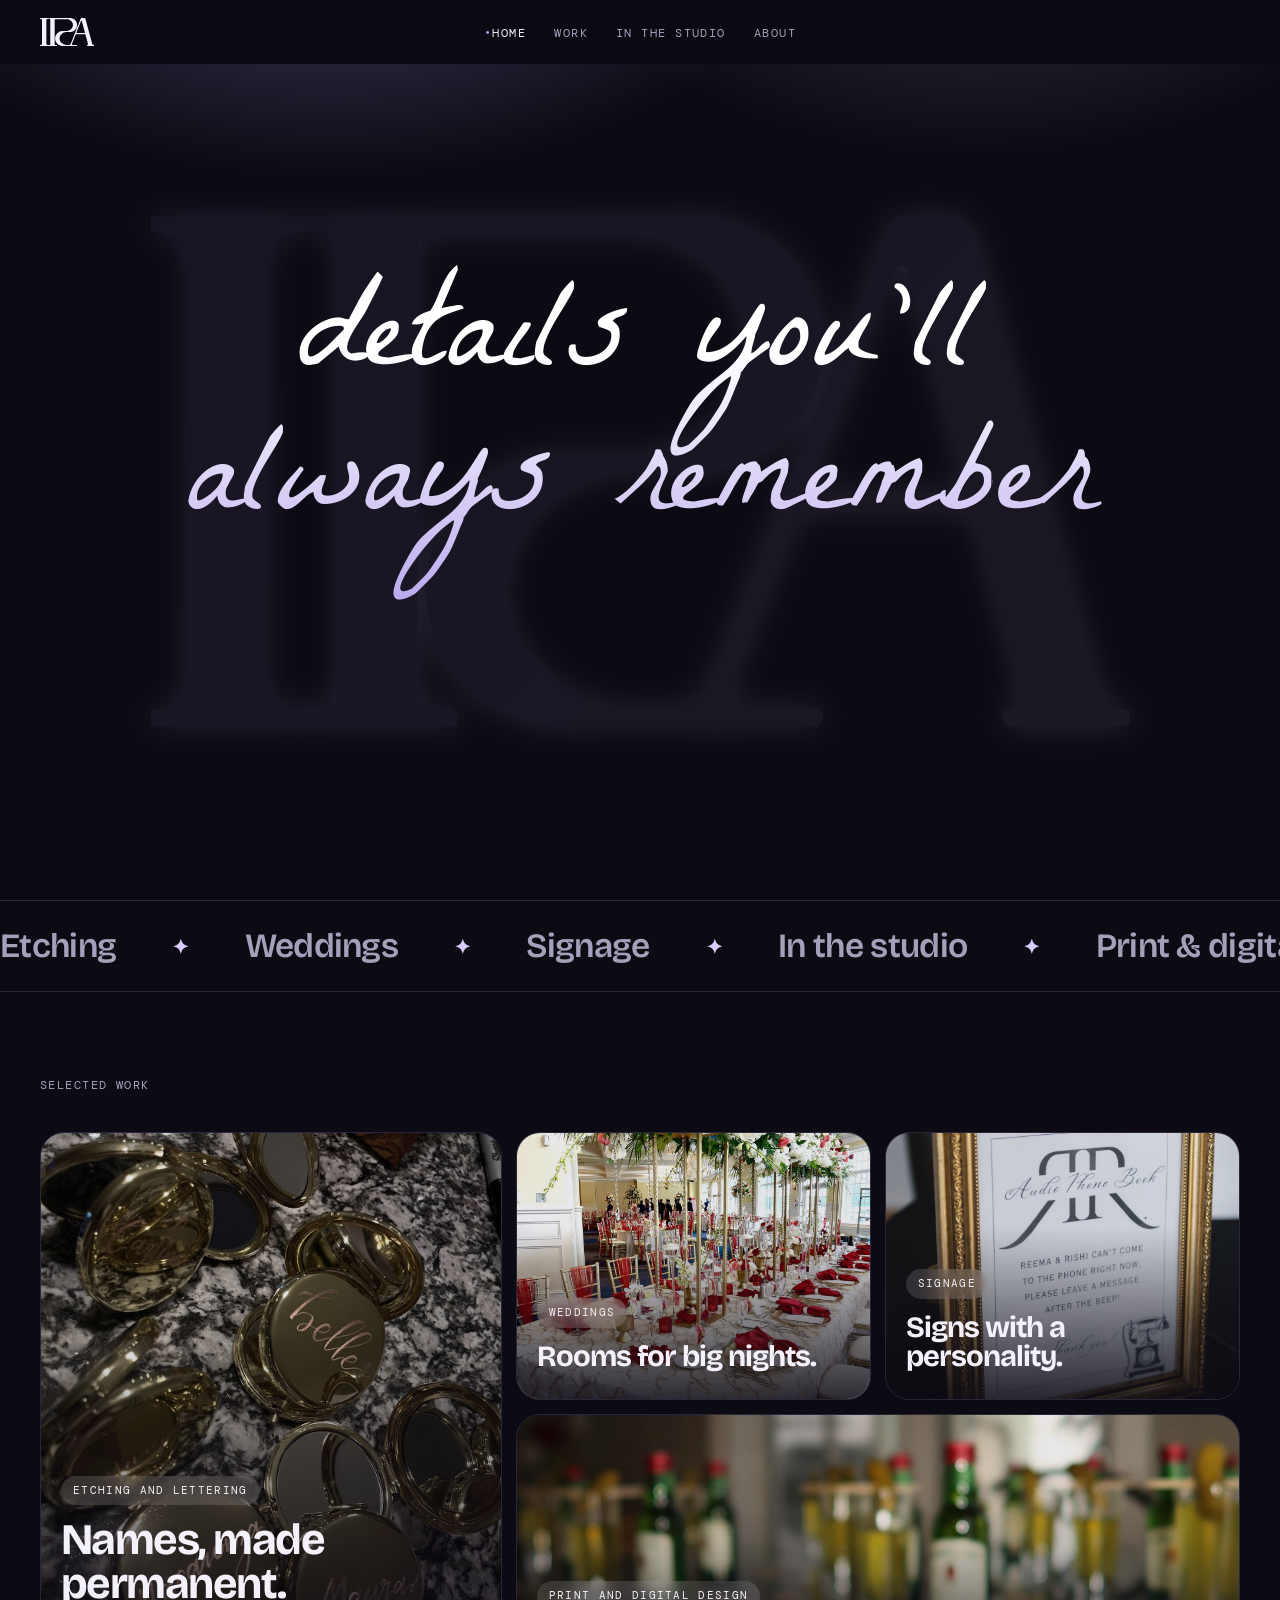
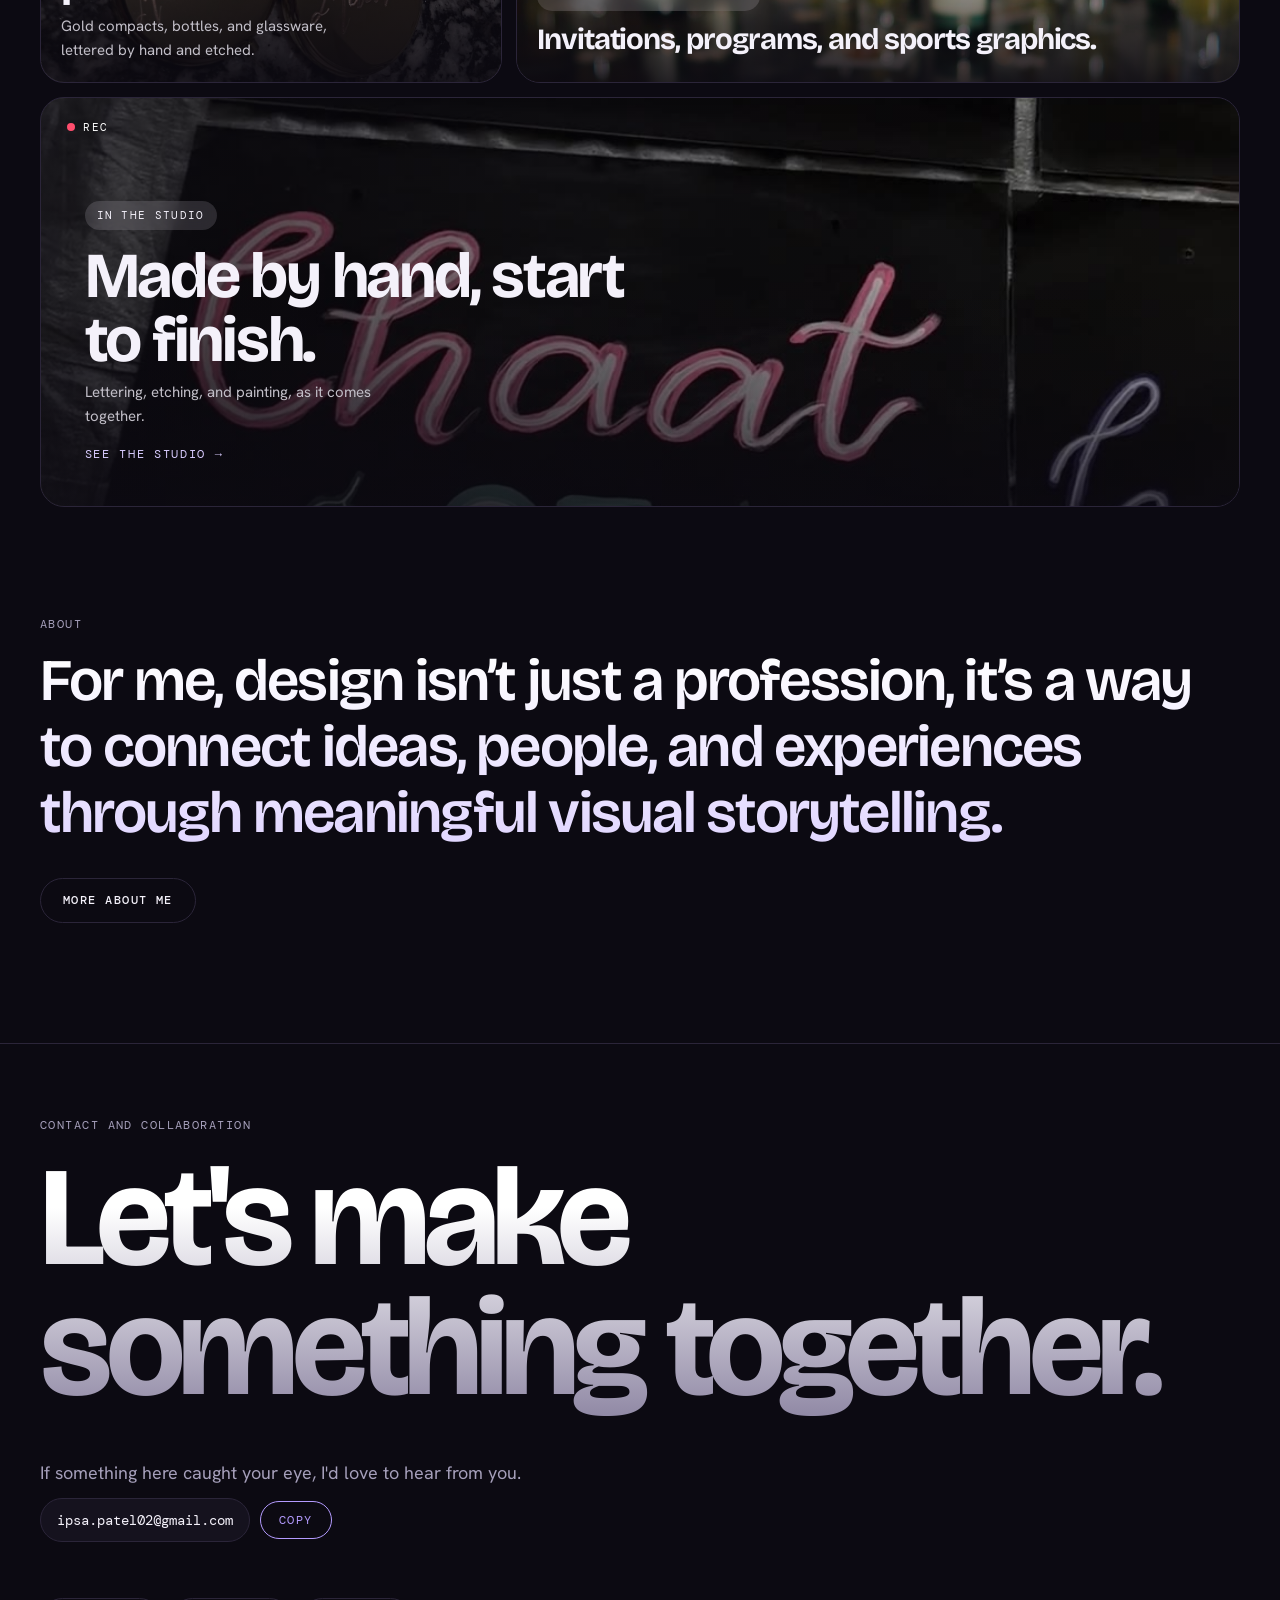
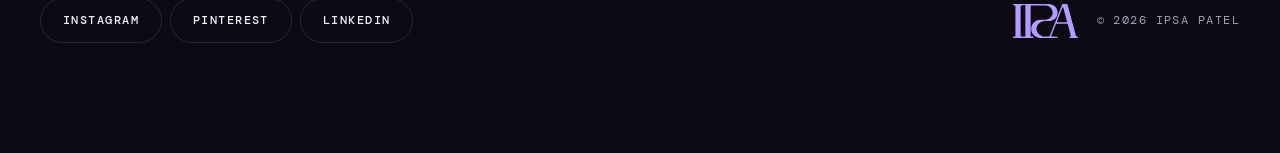
==== commit 6541bd15: "Cover headline written in pen, letter by letter Co-Authored-By: Claude Fable 5.2 <noreply@anthropic." ====
--- a/index.html
+++ b/index.html
@@ -15,7 +15,7 @@
 <meta name="twitter:image" content="https://ipsapatel.com/images/share.jpg">
 <link rel="preconnect" href="https://fonts.googleapis.com">
 <link rel="preconnect" href="https://fonts.gstatic.com" crossorigin>
-<link rel="stylesheet" href="https://fonts.googleapis.com/css2?family=Bricolage+Grotesque:opsz,wght@12..96,500;12..96,700&family=Hanken+Grotesk:wght@400;500&family=DM+Mono:wght@400;500&family=Noto+Serif+Devanagari:wght@500&display=swap">
+<link rel="stylesheet" href="https://fonts.googleapis.com/css2?family=Bricolage+Grotesque:opsz,wght@12..96,500;12..96,700&family=Hanken+Grotesk:wght@400;500&family=DM+Mono:wght@400;500&family=La+Belle+Aurore&family=Noto+Serif+Devanagari:wght@500&display=swap">
 <link rel="icon" type="image/svg+xml" href="[data-uri]">
 <link rel="stylesheet" href="style.css">
 </head>
@@ -34,7 +34,7 @@
     <div class="bglogo logo" aria-hidden="true"></div>
     <div class="wrap">
       <p class="mono reveal">Designer &middot; Strategist &middot; Etching &amp; lettering</p>
-      <h1 class="display grad" id="type-h1">Details you&rsquo;ll always remember.</h1>
+      <h1 class="hand pen" id="type-h1" aria-label="Details you&rsquo;ll always remember."><svg class="hsvg" viewBox="40 50 880 335" aria-hidden="true" data-total="4.95"><defs><linearGradient id="hg" gradientUnits="userSpaceOnUse" x1="0" y1="70" x2="0" y2="380"><stop offset=".25" stop-color="#fff"/><stop offset="1" stop-color="#b9a8ee"/></linearGradient><mask id="hm1" maskUnits="userSpaceOnUse" x="0" y="0" width="960" height="420"><g transform="translate(101 0)"><path class="hp" pathLength="1" d="M117 125L116 132L112 137L112 139L110 141L105 142L94 152L86 157L80 157L77 154L76 150L78 141L89 129L97 124L108 122L119 124L129 109L131 103L138 93L142 84" style="--d:0.35s;--t:0.15s"/><path class="hp" pathLength="1" d="M83 135L87 130" style="--d:0.50s;--t:0.02s"/><path class="hp" pathLength="1" d="M111 140L112 147L114 151L117 153L123 154L128 152L136 152L138 150L138 141L141 134L148 127L157 125L158 130L154 137L146 144L139 146" style="--d:0.52s;--t:0.11s"/><path class="hp" pathLength="1" d="M139 151L140 154L145 157L157 157L178 152L178 146L184 130L186 128L188 119L197 113L198 104L200 99L207 84L213 75" style="--d:0.63s;--t:0.17s"/><path class="hp" pathLength="1" d="M146 129L148 128" style="--d:0.80s;--t:0.02s"/><path class="hp" pathLength="1" d="M176 123L188 119" style="--d:0.82s;--t:0.03s"/><path class="hp" pathLength="1" d="M178 152L179 155L184 158L192 157L202 151" style="--d:0.84s;--t:0.05s"/><path class="hp" pathLength="1" d="M197 113L207 112L215 109L217 110" style="--d:0.90s;--t:0.05s"/><path class="hp" pathLength="1" d="M234 147L228 149L221 155L216 157L212 157L210 155L210 148L213 140L219 133L227 127L238 125L240 127L240 131L235 145L236 152L240 156L249 156L252 154L259 153" style="--d:0.95s;--t:0.11s"/><path class="hp" pathLength="1" d="M221 132L222 130" style="--d:1.06s;--t:0.02s"/><path class="hp" pathLength="1" d="M236 152L238 155" style="--d:1.08s;--t:0.02s"/><path class="hp" pathLength="1" d="M275 126L260 148L259 152L260 156L264 158L268 158L287 153L291 157L294 158" style="--d:1.10s;--t:0.08s"/><path class="hp" pathLength="1" d="M287 153L286 149L288 139L300 115L316 89" style="--d:1.18s;--t:0.07s"/><path class="hp" pathLength="1" d="M317 146L316 147L317 152L321 156L324 157L335 157L345 153L352 146L355 138L355 130L349 125L348 122L352 117L361 114" style="--d:1.25s;--t:0.10s"/><path class="hp" pathLength="1" d="M462 169L460 179L454 195L439 218L422 235L418 237L409 238L407 236L409 225L427 195L448 174L450 174L454 170L460 169L473 153L475 134" style="--d:1.35s;--t:0.16s"/><path class="hp" pathLength="1" d="M424 199L426 198" style="--d:1.50s;--t:0.02s"/><path class="hp" pathLength="1" d="M445 123L436 136L432 151L438 154L445 153L456 147L469 135L473 134L476 131L486 110" style="--d:1.52s;--t:0.12s"/><path class="hp" pathLength="1" d="M432 190L437 184" style="--d:1.65s;--t:0.02s"/><path class="hp" pathLength="1" d="M445 177L448 175" style="--d:1.67s;--t:0.02s"/><path class="hp" pathLength="1" d="M451 173L452 171" style="--d:1.69s;--t:0.02s"/><path class="hp" pathLength="1" d="M458 145L461 143" style="--d:1.71s;--t:0.02s"/><path class="hp" pathLength="1" d="M473 153L482 151L490 144L498 149L499 143L508 129L511 126L517 124L520 124L523 127L523 139L519 148L514 153L505 156L498 155L497 150" style="--d:1.73s;--t:0.11s"/><path class="hp" pathLength="1" d="M483 150L484 148" style="--d:1.84s;--t:0.02s"/><path class="hp" pathLength="1" d="M552 126L546 133L538 151L539 156L545 155L568 140L568 137L571 134L574 127L578 123L580 118L582 117" style="--d:1.86s;--t:0.10s"/><path class="hp" pathLength="1" d="M553 150L555 149" style="--d:1.96s;--t:0.02s"/><path class="hp" pathLength="1" d="M558 147L559 145" style="--d:1.99s;--t:0.02s"/><path class="hp" pathLength="1" d="M567 141L569 147L572 150L580 153L587 153" style="--d:2.01s;--t:0.05s"/><path class="hp" pathLength="1" d="M609 92L613 95L615 102L614 109L611 112" style="--d:2.05s;--t:0.02s"/><path class="hp" pathLength="1" d="M633 158L630 157L625 151L626 142L640 113L655 88" style="--d:2.07s;--t:0.07s"/><path class="hp" pathLength="1" d="M626 153L628 156" style="--d:2.14s;--t:0.02s"/><path class="hp" pathLength="1" d="M663 158L660 157L655 151L656 142L670 113L685 88" style="--d:2.16s;--t:0.07s"/><path class="hp" pathLength="1" d="M656 153L658 156" style="--d:2.23s;--t:0.02s"/></g></mask><mask id="hm2" maskUnits="userSpaceOnUse" x="0" y="0" width="960" height="420"><g transform="translate(0 130)"><path class="hp" pathLength="1" d="M102 147L96 149L89 155L84 157L80 157L78 155L78 148L81 140L87 133L95 127L106 125L108 127L108 131L103 145L104 152L108 156L117 156L125 153" style="--d:2.45s;--t:0.11s"/><path class="hp" pathLength="1" d="M89 132L90 130" style="--d:2.56s;--t:0.02s"/><path class="hp" pathLength="1" d="M104 152L106 155" style="--d:2.58s;--t:0.02s"/><path class="hp" pathLength="1" d="M134 158L126 152L128 140L142 112L156 90" style="--d:2.61s;--t:0.07s"/><path class="hp" pathLength="1" d="M174 126L161 143L159 152L161 155L168 154L180 145L189 143L189 140L193 133" style="--d:2.68s;--t:0.08s"/><path class="hp" pathLength="1" d="M174 150L176 149" style="--d:2.76s;--t:0.02s"/><path class="hp" pathLength="1" d="M189 143L190 150L193 152L204 152L215 147L220 141L222 134L220 123" style="--d:2.78s;--t:0.08s"/><path class="hp" pathLength="1" d="M260 147L254 149L247 155L242 157L238 157L236 155L236 148L239 140L245 133L253 127L264 125L266 127L261 149L262 152L266 156L275 156L278 154L282 154L285 151L285 145L287 139L297 123" style="--d:2.86s;--t:0.15s"/><path class="hp" pathLength="1" d="M247 132L248 130" style="--d:3.01s;--t:0.02s"/><path class="hp" pathLength="1" d="M284 152L284 153L291 154L304 150L321 135L323 135L327 137L325 153L313 168L304 171L276 199L276 201L271 207L271 209L268 212L261 226L259 235L262 238L271 237L274 235L295 213L295 211L303 201L310 186L314 173L314 168" style="--d:3.03s;--t:0.16s"/><path class="hp" pathLength="1" d="M262 152L264 155" style="--d:3.19s;--t:0.02s"/><path class="hp" pathLength="1" d="M280 229L287 223" style="--d:3.21s;--t:0.02s"/><path class="hp" pathLength="1" d="M281 193L283 192" style="--d:3.24s;--t:0.02s"/><path class="hp" pathLength="1" d="M286 188L287 186" style="--d:3.26s;--t:0.02s"/><path class="hp" pathLength="1" d="M297 178L299 175" style="--d:3.28s;--t:0.02s"/><path class="hp" pathLength="1" d="M301 174L304 172" style="--d:3.30s;--t:0.02s"/><path class="hp" pathLength="1" d="M310 145L312 144" style="--d:3.32s;--t:0.02s"/><path class="hp" pathLength="1" d="M323 135L323 137L325 138" style="--d:3.34s;--t:0.02s"/><path class="hp" pathLength="1" d="M326 137L325 136L338 110" style="--d:3.36s;--t:0.03s"/><path class="hp" pathLength="1" d="M325 153L332 152L341 145L346 145L348 152L352 156L355 157L366 157L376 153L383 146L386 138L386 130L380 125L379 122L383 117L392 114" style="--d:3.40s;--t:0.16s"/><path class="hp" pathLength="1" d="M455 152L460 152L464 149L479 135L491 119L495 119L498 123L498 130L490 148L490 154L493 158L506 157L511 152L510 141L513 134L520 127L529 125L530 130L526 137L518 144L512 146" style="--d:3.56s;--t:0.18s"/><path class="hp" pathLength="1" d="M467 146L475 139" style="--d:3.74s;--t:0.02s"/><path class="hp" pathLength="1" d="M483 130L484 128" style="--d:3.76s;--t:0.02s"/><path class="hp" pathLength="1" d="M494 119L493 111" style="--d:3.78s;--t:0.02s"/><path class="hp" pathLength="1" d="M508 155L511 153L517 157L529 157L540 154L549 154L554 147L559 136L562 133L562 131L569 124L579 124L581 132L589 129L597 123L605 121L606 121L605 131L598 148L598 153L600 156L602 157L611 156L620 151L631 149L632 136L643 126L650 126L649 134L640 143L632 145" style="--d:3.80s;--t:0.34s"/><path class="hp" pathLength="1" d="M518 129L520 128" style="--d:4.14s;--t:0.02s"/><path class="hp" pathLength="1" d="M566 127L567 125" style="--d:4.16s;--t:0.02s"/><path class="hp" pathLength="1" d="M570 153L581 132" style="--d:4.19s;--t:0.03s"/><path class="hp" pathLength="1" d="M631 149L632 154L637 157L649 157L661 154L669 154L673 149L681 133L689 124L699 124L701 132L710 129L717 123L725 121L726 121L726 127L725 132L720 142L719 154L722 157L726 157L749 149" style="--d:4.21s;--t:0.28s"/><path class="hp" pathLength="1" d="M636 132L639 128" style="--d:4.50s;--t:0.02s"/><path class="hp" pathLength="1" d="M701 132L694 145L692 152" style="--d:4.52s;--t:0.02s"/><path class="hp" pathLength="1" d="M748 150L750 152L757 154L759 157L767 157L777 153L785 146L788 140L788 129L784 125L773 124L771 126L767 134L764 137L757 153" style="--d:4.54s;--t:0.10s"/><path class="hp" pathLength="1" d="M775 124L774 123L775 116L790 86" style="--d:4.64s;--t:0.04s"/><path class="hp" pathLength="1" d="M805 146L808 144L811 144L818 138L823 130L822 126L813 127L804 137L803 150L804 153L810 157L821 157L838 153L858 134L864 127L865 124L872 118" style="--d:4.67s;--t:0.17s"/><path class="hp" pathLength="1" d="M819 136L821 135" style="--d:4.84s;--t:0.02s"/><path class="hp" pathLength="1" d="M844 148L848 143" style="--d:4.86s;--t:0.02s"/><path class="hp" pathLength="1" d="M859 132L863 129" style="--d:4.88s;--t:0.02s"/><path class="hp" pathLength="1" d="M872 112L872 118L876 121L877 126L875 135L873 137L868 152L872 158L887 157" style="--d:4.90s;--t:0.05s"/></g></mask></defs><text x="173" y="162" data-mask="url(#hm1)">details you&rsquo;ll</text><text x="72" y="292" data-mask="url(#hm2)">always remember</text></svg></h1>
       <p class="sig reveal">Ipsa Patel</p>
     </div>
     <a class="cue" href="#start"><span>Click anywhere to begin</span><i aria-hidden="true">&darr;</i></a>
--- a/style.css
+++ b/style.css
@@ -385,11 +385,11 @@
 .lb .stage img { position: absolute; inset: 0; width: 100%; height: 100%; object-fit: contain; }
 
 /* More in motion: endless slow scroll */
-.reel { display:block; overflow:hidden; padding-bottom:0; scroll-snap-type:none; -webkit-mask-image:linear-gradient(90deg,transparent,#000 4%,#000 96%,transparent); mask-image:linear-gradient(90deg,transparent,#000 4%,#000 96%,transparent); }
-.reel-track { display:flex; gap:14px; width:max-content; padding-right:14px; animation: reelmove 55s linear infinite; }
-.reel:hover .reel-track { animation-play-state: paused; }
-@keyframes reelmove { to { transform: translateX(-50%); } }
-@media (prefers-reduced-motion: reduce) { .reel { overflow-x:auto; } .reel-track { animation:none; } }
+.reel { display:block; overflow-x:auto; overflow-y:hidden; padding-bottom:0; scroll-snap-type:none; scrollbar-width:none; -webkit-overflow-scrolling:touch; cursor:grab; -webkit-mask-image:linear-gradient(90deg,transparent,#000 4%,#000 96%,transparent); mask-image:linear-gradient(90deg,transparent,#000 4%,#000 96%,transparent); }
+.reel::-webkit-scrollbar { display:none; }
+.reel { touch-action:pan-x pan-y; user-select:none; -webkit-user-select:none; overscroll-behavior-x:contain; }
+.reel video, .reel img { -webkit-user-drag:none; pointer-events:none; }
+.reel-track { display:flex; gap:14px; width:max-content; padding-right:14px; }
 
 /* Motion title: one clean line on a soft scrim */
 .rec-title { left:56px; right:56px; bottom:62px; text-align:left; font-size:clamp(30px,5.2vw,76px); line-height:1.05; letter-spacing:-.03em; }
@@ -415,3 +415,27 @@
 .card.motionband:hover .wb-more { color:var(--fg); }
 .card.motionband .recdot { position:absolute; top:22px; left:26px; display:inline-flex; align-items:center; gap:8px; font:11px var(--font-mono); letter-spacing:.14em; color:#fff; text-shadow:0 1px 6px rgba(0,0,0,.6); }
 .card.motionband .recdot b { width:8px; height:8px; border-radius:50%; background:#ff4d6d; animation:blink 1.4s steps(2,jump-none) infinite; }
+
+/* handwritten cover headline: Ipsa's own lettering, written in line by line */
+.hero h1.hand { --h1:url(images/hand-script-1.png); --h2:url(images/hand-script-2.png); position:relative; width:min(86vw,880px); aspect-ratio:1500/652; margin:22px auto 18px; }
+.hero h1.hand.print { --h1:url(images/hand-print-1.png); --h2:url(images/hand-print-2.png); aspect-ratio:1500/539; }
+.hand .hl { position:absolute; inset:0; background:linear-gradient(180deg,#ffffff 25%,var(--g2) 100%); -webkit-mask:var(--h1) center/contain no-repeat; mask:var(--h1) center/contain no-repeat; }
+.hand .hl2 { -webkit-mask-image:var(--h2); mask-image:var(--h2); }
+.hand.write .hl { clip-path:inset(-5% 100% -5% 0); animation:handwrite 1.5s cubic-bezier(.45,.05,.55,.95) .55s forwards; }
+.hand.write .hl2 { animation-duration:1.9s; animation-delay:2.1s; }
+@keyframes handwrite { to { clip-path:inset(-5% -2% -5% 0); } }
+@media (prefers-reduced-motion: reduce) { .hand.write .hl { clip-path:none; animation:none; } }
+
+/* font version of the handwritten headline (La Belle Aurore); swap back to .hand alone for Ipsa's own lettering */
+.hero h1.hand.font { width:auto; aspect-ratio:auto; margin:18px auto 14px; font-family:"La Belle Aurore",cursive; font-weight:400; font-size:clamp(46px,10.2vw,128px); line-height:1.08; letter-spacing:0; }
+.hand.font .hl { position:static; display:block; width:max-content; max-width:100%; margin-inline:auto; padding:.12em .22em .2em; -webkit-mask:none; mask:none; background:linear-gradient(180deg,#ffffff 30%,var(--g2) 100%); -webkit-background-clip:text; background-clip:text; color:transparent; white-space:nowrap; }
+.hand.font .hl2 { margin-top:-.18em; }
+
+/* pen-written headline: the font's letters are revealed by strokes that follow each letter */
+.hero h1.hand.pen { width:min(92vw,980px); aspect-ratio:auto; margin:10px auto 6px; font-size:0; line-height:0; }
+.hand.pen .hsvg { display:block; width:100%; height:auto; overflow:visible; }
+.hand.pen text { font-family:"La Belle Aurore",cursive; font-weight:400; font-size:120px; fill:url(#hg); }
+.hand.pen .hp { fill:none; stroke:#fff; stroke-width:15; stroke-linecap:round; stroke-linejoin:round; }
+.hand.pen.prep { opacity:0; }
+.hand.pen.write .hp { stroke-dasharray:1; stroke-dashoffset:1; animation:penwrite var(--t) linear var(--d) forwards; }
+@keyframes penwrite { to { stroke-dashoffset:0; } }
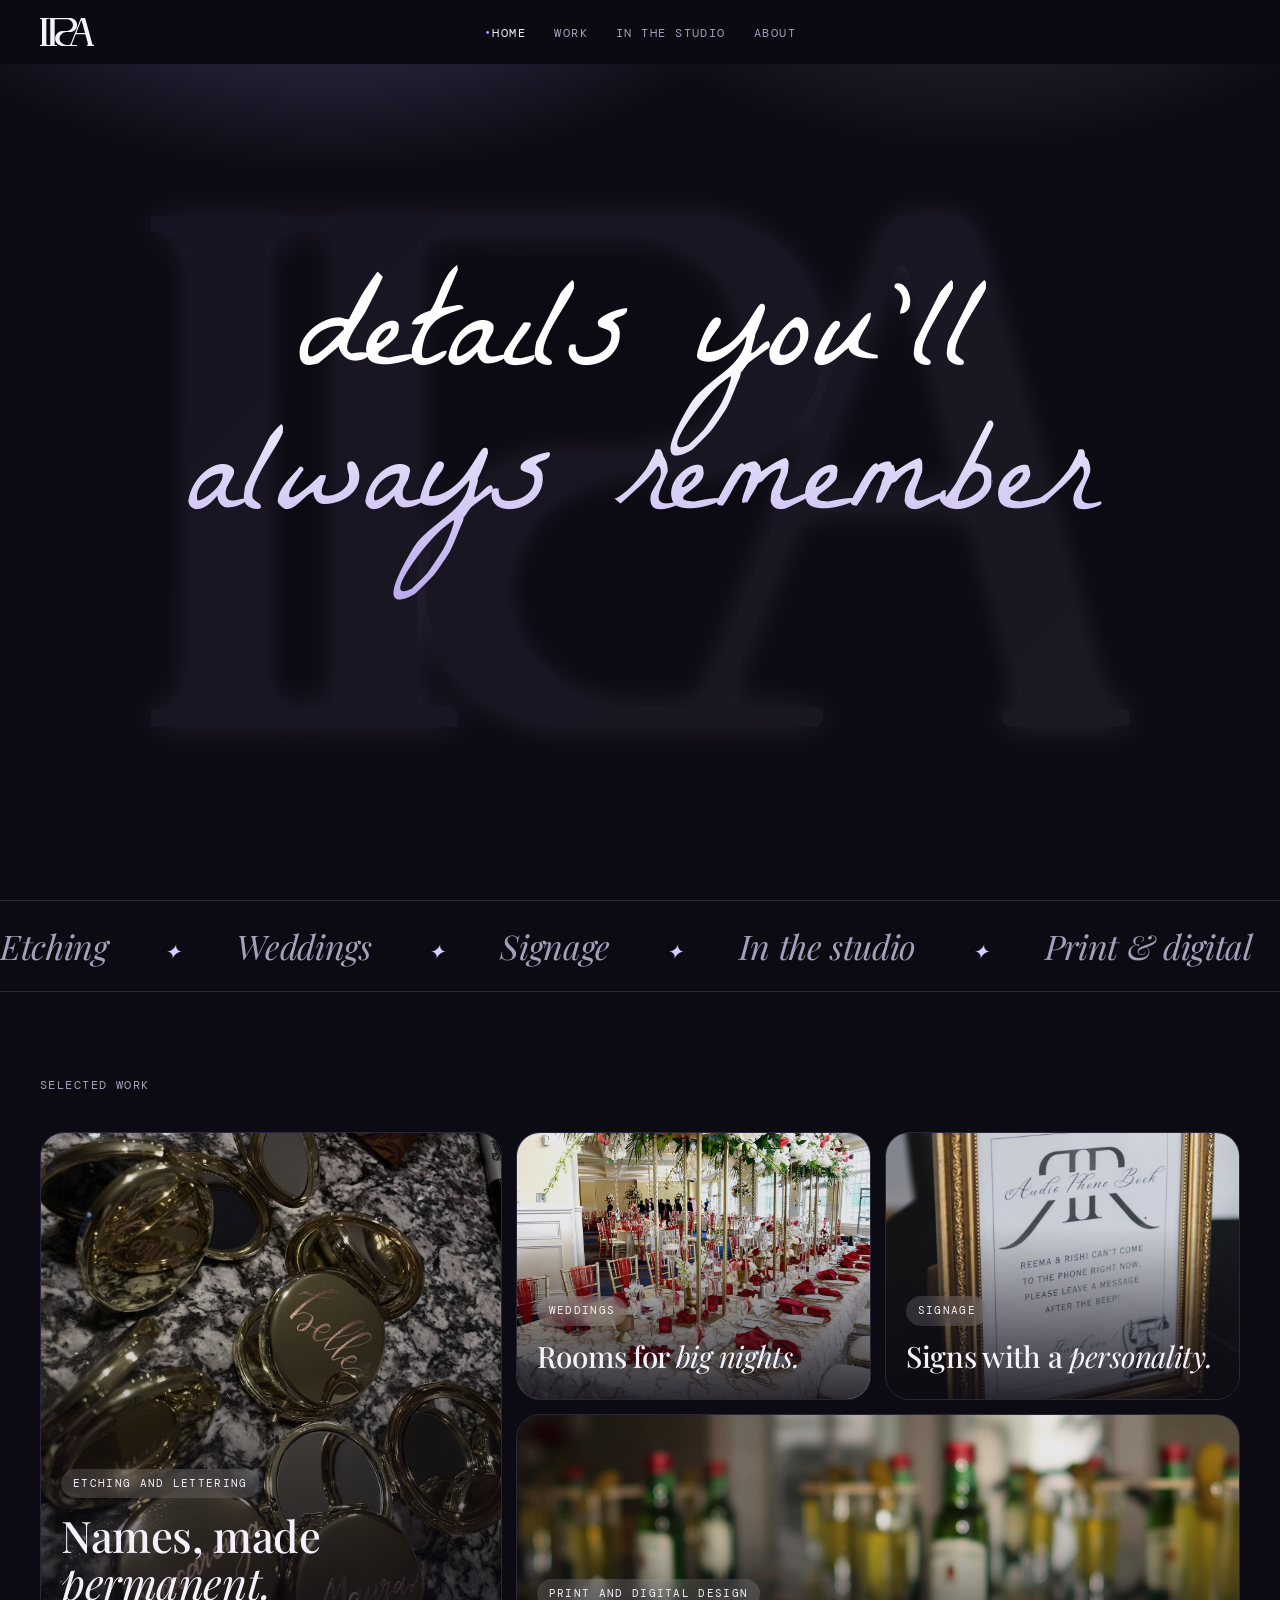
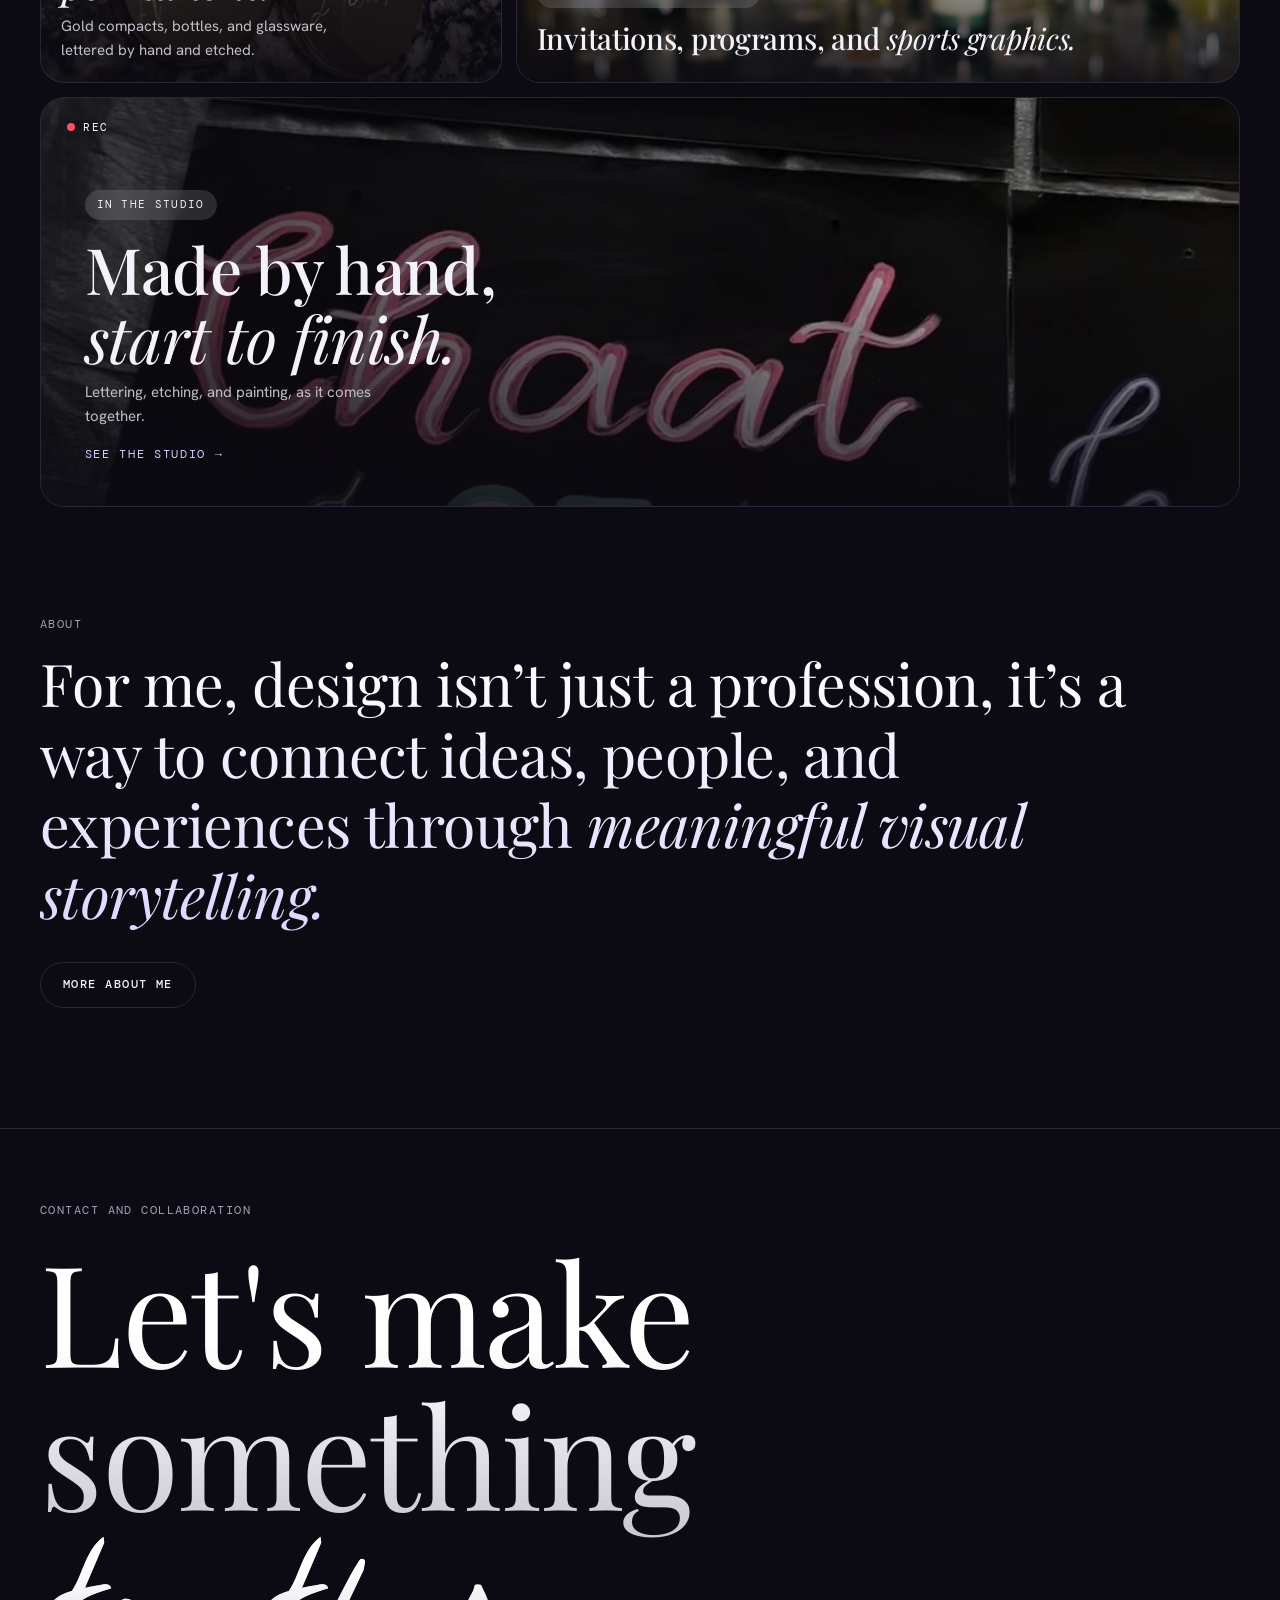
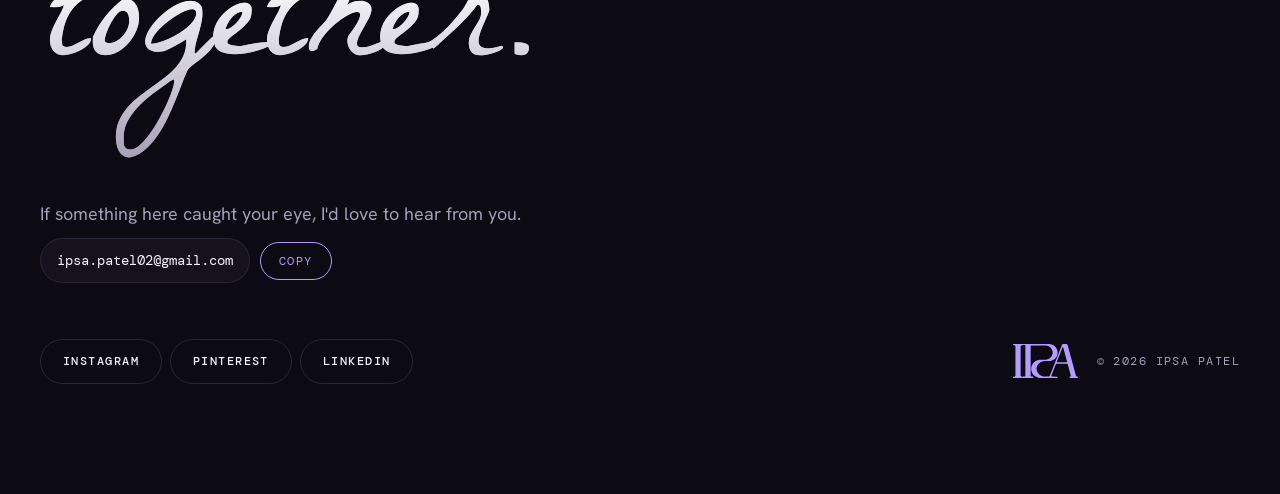
==== commit 4c14f760: "Playfair Display headings, italic accents on Home, script footer word Co-Authored-By: Claude Opus 5." ====
--- a/index.html
+++ b/index.html
@@ -15,7 +15,7 @@
 <meta name="twitter:image" content="https://ipsapatel.com/images/share.jpg">
 <link rel="preconnect" href="https://fonts.googleapis.com">
 <link rel="preconnect" href="https://fonts.gstatic.com" crossorigin>
-<link rel="stylesheet" href="https://fonts.googleapis.com/css2?family=Bricolage+Grotesque:opsz,wght@12..96,500;12..96,700&family=Hanken+Grotesk:wght@400;500&family=DM+Mono:wght@400;500&family=La+Belle+Aurore&family=Noto+Serif+Devanagari:wght@500&display=swap">
+<link rel="stylesheet" href="https://fonts.googleapis.com/css2?family=Playfair+Display:ital,wght@0,400;0,500;0,600;1,400;1,500&family=Hanken+Grotesk:wght@400;500&family=DM+Mono:wght@400;500&family=La+Belle+Aurore&family=Noto+Serif+Devanagari:wght@500&display=swap">
 <link rel="icon" type="image/svg+xml" href="[data-uri]">
 <link rel="stylesheet" href="style.css">
 </head>
@@ -52,30 +52,30 @@
       <a class="card big" href="work.html#etching">
         <div class="slot"><img src="images/compacts-cluster.jpg" alt=""></div>
         <span class="tag">Etching and lettering</span>
-        <h3>Names, made permanent.</h3>
+        <h3>Names, made <em>permanent.</em></h3>
         <p>Gold compacts, bottles, and glassware, lettered by hand and etched.</p>
       </a>
       <a class="card" href="work.html#weddings">
         <div class="slot"><img src="images/tablescape-red.jpg" alt=""></div>
         <span class="tag">Weddings</span>
-        <h3>Rooms for big nights.</h3>
+        <h3>Rooms for <em>big nights.</em></h3>
       </a>
       <a class="card" href="work.html#signage">
         <div class="slot"><img src="images/phonebook-frame.jpg" alt=""></div>
         <span class="tag">Signage</span>
-        <h3>Signs with a personality.</h3>
+        <h3>Signs with a <em>personality.</em></h3>
       </a>
       <a class="card wide2" href="work.html#digital">
         <div class="slot"><img src="images/invites-apres.jpg" alt=""></div>
         <span class="tag">Print and digital design</span>
-        <h3>Invitations, programs, and sports graphics.</h3>
+        <h3>Invitations, programs, and <em>sports graphics.</em></h3>
       </a>
     </div>
     <a class="card motionband" href="live.html">
       <div class="slot"><video data-src="media/signs-band.mp4" poster="media/signs-band.jpg" muted loop playsinline preload="none"></video></div>
       <span class="recdot"><b></b>REC</span>
       <span class="tag">In the studio</span>
-      <h3>Made by hand, start to finish.</h3>
+      <h3>Made by hand, <em>start to finish.</em></h3>
       <p>Lettering, etching, and painting, as it comes together.</p>
       <span class="wb-more">See the studio &rarr;</span>
     </a>
@@ -83,14 +83,14 @@
 
   <section class="wrap" style="padding-top:96px">
     <p class="mono">About</p>
-    <p class="statement">For me, design isn&rsquo;t just a profession, it&rsquo;s a way to connect ideas, people, and experiences through meaningful visual storytelling.</p>
+    <p class="statement">For me, design isn&rsquo;t just a profession, it&rsquo;s a way to connect ideas, people, and experiences through <em>meaningful visual storytelling.</em></p>
     <div class="btns" style="margin-top:26px"><a class="pill" href="about.html">More about me</a></div>
   </section>
 </main>
 <footer id="contact">
   <div class="wrap">
     <p class="mono" style="margin:0 0 18px">Contact and collaboration</p>
-    <h2 class="display grad">Let's make something together.</h2>
+    <h2 class="display grad">Let's make something <span class="script">together.</span></h2>
     <p class="lede" style="margin-top:6px">If something here caught your eye, I'd love to hear from you.</p>
     <div class="mail"><code data-email>your-email@example.com</code><button type="button" data-copy-email>Copy</button></div>
     <div class="row">
--- a/style.css
+++ b/style.css
@@ -439,3 +439,20 @@
 .hand.pen.prep { opacity:0; }
 .hand.pen.write .hp { stroke-dasharray:1; stroke-dashoffset:1; animation:penwrite var(--t) linear var(--d) forwards; }
 @keyframes penwrite { to { stroke-dashoffset:0; } }
+
+/* ---- Editorial type: Playfair Display headings with italic and calligraphy accents ---- */
+:root { --font-head: "Playfair Display", Georgia, "Times New Roman", serif; --font-script: "La Belle Aurore", cursive; }
+.display, .h2, .card h3, .item h3, .lb .cap h3, .step h3, .frame h3, .rec-title, .statement, .pull, .lb .stage .ph, .occ div, .marq .track { font-weight: 400; letter-spacing: -.01em; }
+.display { line-height: 1.02; }
+.h2 { line-height: 1.04; }
+.card h3, .frame h3, .step h3 { line-height: 1.08; font-weight: 500; }
+.statement { line-height: 1.2; }
+.pull { line-height: 1.35; }
+.marq .track { font-style: italic; }
+h1 em, h2 em, h3 em, .statement em, .pull em { font-style: italic; font-weight: 400; }
+.script { font-family: var(--font-script); font-weight: 400; font-style: normal; letter-spacing: 0; display: inline-block; font-size: 1.12em; line-height: .8; padding: 0 .14em .12em .04em; }
+.script.sm { font-size: .42em; vertical-align: .9em; margin-left: .1em; color: var(--accent2); -webkit-text-fill-color: var(--accent2); }
+.sig .script { font-size: 2.1em; letter-spacing: 0; text-transform: none; }
+/* script words paint their own gradient so tails (g, y) are never clipped by the heading box */
+.grad .script { background:linear-gradient(180deg,#ffffff 15%,var(--g2) 120%); -webkit-background-clip:text; background-clip:text; color:transparent; -webkit-text-fill-color:transparent; line-height:1.15; padding:.05em .18em .32em .06em; margin-bottom:-.27em; vertical-align:baseline; }
+.grad:has(.script) { padding-bottom:.28em; }
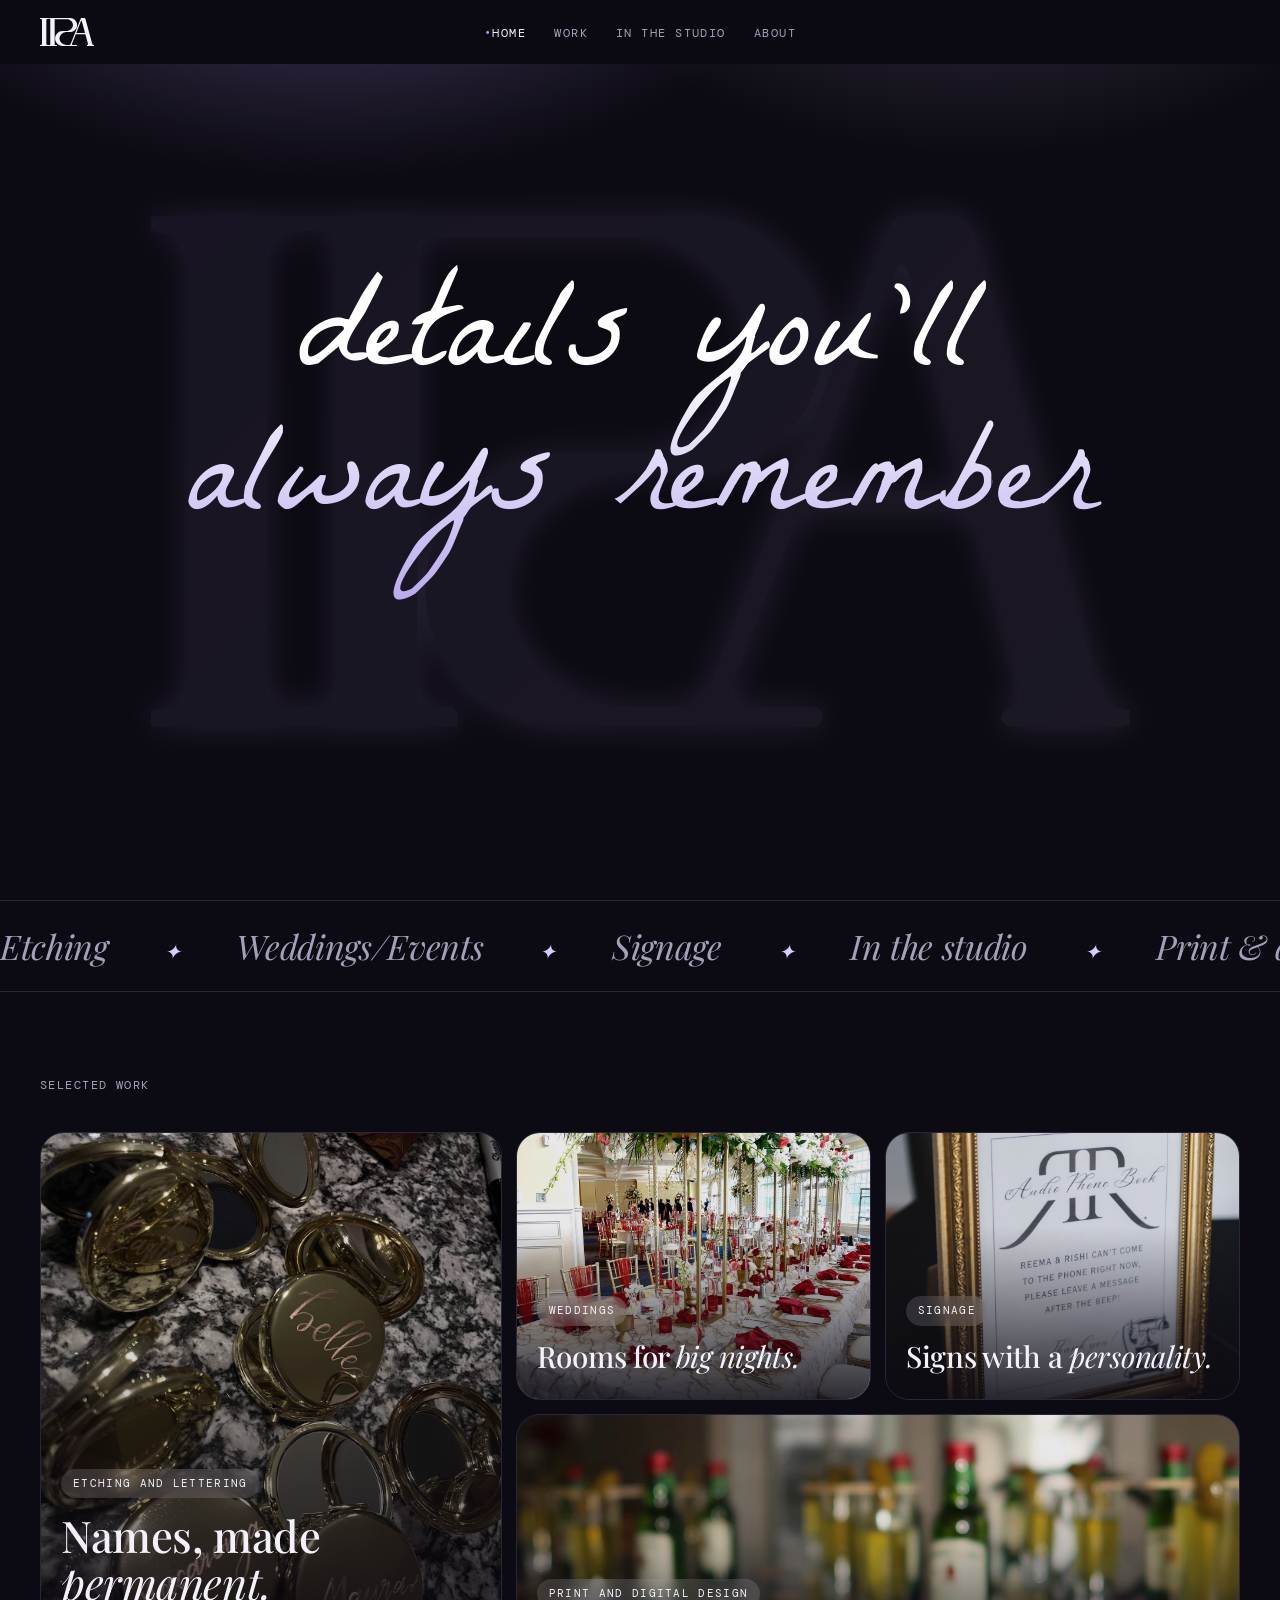
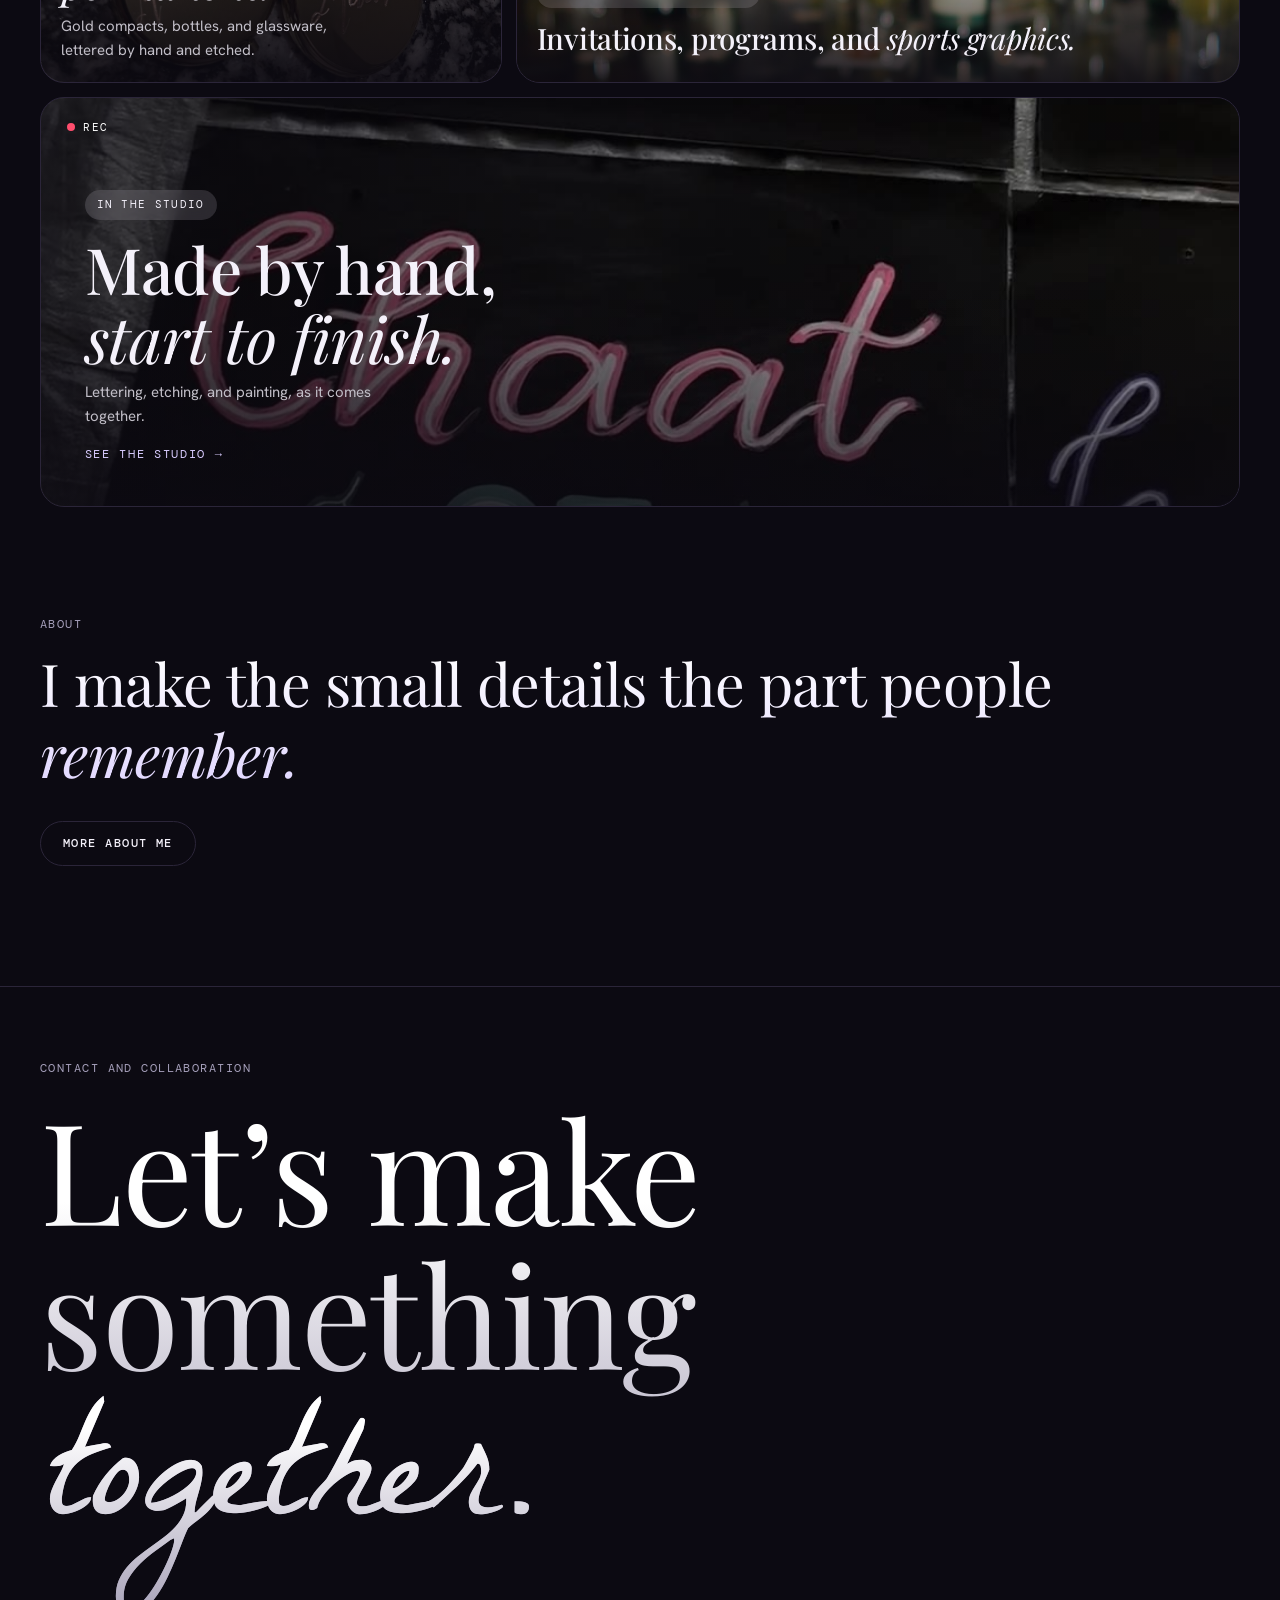
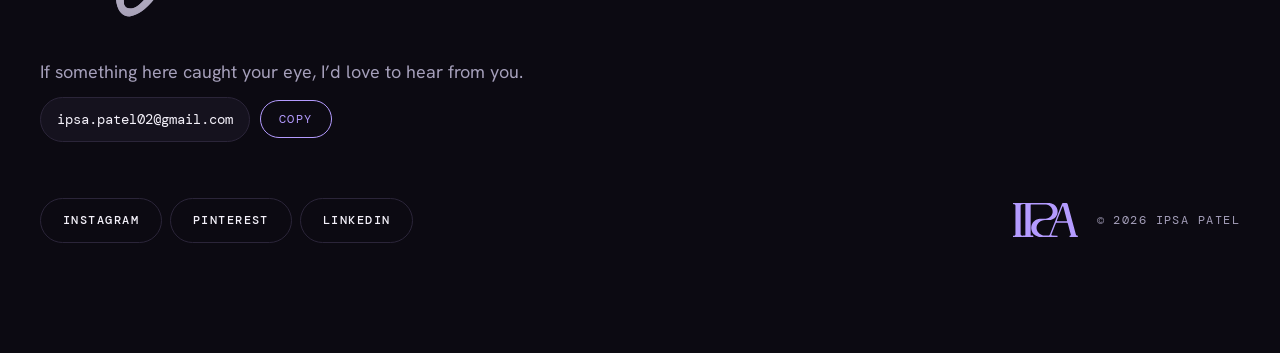
==== commit a9101770: "Copy edits: shorter Home line, strategy wording, studio labels, Weddings/Events strip, curly apostro" ====
--- a/index.html
+++ b/index.html
@@ -22,8 +22,8 @@
 <body>
 <header class="nav">
   <div class="wrap">
-    <a class="brand" href="index.html" aria-label="Ipsa Patel, home"><span class="logo" role="img" aria-label="IPA monogram"></span></a>
-    <ul><li><a href="index.html" aria-current="page">Home</a></li><li><a href="work.html">Work</a></li><li><a href="live.html">In the Studio</a></li><li><a href="about.html">About</a></li></ul>
+    <a class="brand" href="./" aria-label="Ipsa Patel, home"><span class="logo" role="img" aria-label="IPA monogram"></span></a>
+    <ul><li><a href="./" aria-current="page">Home</a></li><li><a href="work.html">Work</a></li><li><a href="live.html">In the Studio</a></li><li><a href="about.html">About</a></li></ul>
     <div></div>
   </div>
 </header>
@@ -34,15 +34,15 @@
     <div class="bglogo logo" aria-hidden="true"></div>
     <div class="wrap">
       <p class="mono reveal">Designer &middot; Strategist &middot; Etching &amp; lettering</p>
-      <h1 class="hand pen" id="type-h1" aria-label="Details you&rsquo;ll always remember."><svg class="hsvg" viewBox="40 50 880 335" aria-hidden="true" data-total="4.95"><defs><linearGradient id="hg" gradientUnits="userSpaceOnUse" x1="0" y1="70" x2="0" y2="380"><stop offset=".25" stop-color="#fff"/><stop offset="1" stop-color="#b9a8ee"/></linearGradient><mask id="hm1" maskUnits="userSpaceOnUse" x="0" y="0" width="960" height="420"><g transform="translate(101 0)"><path class="hp" pathLength="1" d="M117 125L116 132L112 137L112 139L110 141L105 142L94 152L86 157L80 157L77 154L76 150L78 141L89 129L97 124L108 122L119 124L129 109L131 103L138 93L142 84" style="--d:0.35s;--t:0.15s"/><path class="hp" pathLength="1" d="M83 135L87 130" style="--d:0.50s;--t:0.02s"/><path class="hp" pathLength="1" d="M111 140L112 147L114 151L117 153L123 154L128 152L136 152L138 150L138 141L141 134L148 127L157 125L158 130L154 137L146 144L139 146" style="--d:0.52s;--t:0.11s"/><path class="hp" pathLength="1" d="M139 151L140 154L145 157L157 157L178 152L178 146L184 130L186 128L188 119L197 113L198 104L200 99L207 84L213 75" style="--d:0.63s;--t:0.17s"/><path class="hp" pathLength="1" d="M146 129L148 128" style="--d:0.80s;--t:0.02s"/><path class="hp" pathLength="1" d="M176 123L188 119" style="--d:0.82s;--t:0.03s"/><path class="hp" pathLength="1" d="M178 152L179 155L184 158L192 157L202 151" style="--d:0.84s;--t:0.05s"/><path class="hp" pathLength="1" d="M197 113L207 112L215 109L217 110" style="--d:0.90s;--t:0.05s"/><path class="hp" pathLength="1" d="M234 147L228 149L221 155L216 157L212 157L210 155L210 148L213 140L219 133L227 127L238 125L240 127L240 131L235 145L236 152L240 156L249 156L252 154L259 153" style="--d:0.95s;--t:0.11s"/><path class="hp" pathLength="1" d="M221 132L222 130" style="--d:1.06s;--t:0.02s"/><path class="hp" pathLength="1" d="M236 152L238 155" style="--d:1.08s;--t:0.02s"/><path class="hp" pathLength="1" d="M275 126L260 148L259 152L260 156L264 158L268 158L287 153L291 157L294 158" style="--d:1.10s;--t:0.08s"/><path class="hp" pathLength="1" d="M287 153L286 149L288 139L300 115L316 89" style="--d:1.18s;--t:0.07s"/><path class="hp" pathLength="1" d="M317 146L316 147L317 152L321 156L324 157L335 157L345 153L352 146L355 138L355 130L349 125L348 122L352 117L361 114" style="--d:1.25s;--t:0.10s"/><path class="hp" pathLength="1" d="M462 169L460 179L454 195L439 218L422 235L418 237L409 238L407 236L409 225L427 195L448 174L450 174L454 170L460 169L473 153L475 134" style="--d:1.35s;--t:0.16s"/><path class="hp" pathLength="1" d="M424 199L426 198" style="--d:1.50s;--t:0.02s"/><path class="hp" pathLength="1" d="M445 123L436 136L432 151L438 154L445 153L456 147L469 135L473 134L476 131L486 110" style="--d:1.52s;--t:0.12s"/><path class="hp" pathLength="1" d="M432 190L437 184" style="--d:1.65s;--t:0.02s"/><path class="hp" pathLength="1" d="M445 177L448 175" style="--d:1.67s;--t:0.02s"/><path class="hp" pathLength="1" d="M451 173L452 171" style="--d:1.69s;--t:0.02s"/><path class="hp" pathLength="1" d="M458 145L461 143" style="--d:1.71s;--t:0.02s"/><path class="hp" pathLength="1" d="M473 153L482 151L490 144L498 149L499 143L508 129L511 126L517 124L520 124L523 127L523 139L519 148L514 153L505 156L498 155L497 150" style="--d:1.73s;--t:0.11s"/><path class="hp" pathLength="1" d="M483 150L484 148" style="--d:1.84s;--t:0.02s"/><path class="hp" pathLength="1" d="M552 126L546 133L538 151L539 156L545 155L568 140L568 137L571 134L574 127L578 123L580 118L582 117" style="--d:1.86s;--t:0.10s"/><path class="hp" pathLength="1" d="M553 150L555 149" style="--d:1.96s;--t:0.02s"/><path class="hp" pathLength="1" d="M558 147L559 145" style="--d:1.99s;--t:0.02s"/><path class="hp" pathLength="1" d="M567 141L569 147L572 150L580 153L587 153" style="--d:2.01s;--t:0.05s"/><path class="hp" pathLength="1" d="M609 92L613 95L615 102L614 109L611 112" style="--d:2.05s;--t:0.02s"/><path class="hp" pathLength="1" d="M633 158L630 157L625 151L626 142L640 113L655 88" style="--d:2.07s;--t:0.07s"/><path class="hp" pathLength="1" d="M626 153L628 156" style="--d:2.14s;--t:0.02s"/><path class="hp" pathLength="1" d="M663 158L660 157L655 151L656 142L670 113L685 88" style="--d:2.16s;--t:0.07s"/><path class="hp" pathLength="1" d="M656 153L658 156" style="--d:2.23s;--t:0.02s"/></g></mask><mask id="hm2" maskUnits="userSpaceOnUse" x="0" y="0" width="960" height="420"><g transform="translate(0 130)"><path class="hp" pathLength="1" d="M102 147L96 149L89 155L84 157L80 157L78 155L78 148L81 140L87 133L95 127L106 125L108 127L108 131L103 145L104 152L108 156L117 156L125 153" style="--d:2.45s;--t:0.11s"/><path class="hp" pathLength="1" d="M89 132L90 130" style="--d:2.56s;--t:0.02s"/><path class="hp" pathLength="1" d="M104 152L106 155" style="--d:2.58s;--t:0.02s"/><path class="hp" pathLength="1" d="M134 158L126 152L128 140L142 112L156 90" style="--d:2.61s;--t:0.07s"/><path class="hp" pathLength="1" d="M174 126L161 143L159 152L161 155L168 154L180 145L189 143L189 140L193 133" style="--d:2.68s;--t:0.08s"/><path class="hp" pathLength="1" d="M174 150L176 149" style="--d:2.76s;--t:0.02s"/><path class="hp" pathLength="1" d="M189 143L190 150L193 152L204 152L215 147L220 141L222 134L220 123" style="--d:2.78s;--t:0.08s"/><path class="hp" pathLength="1" d="M260 147L254 149L247 155L242 157L238 157L236 155L236 148L239 140L245 133L253 127L264 125L266 127L261 149L262 152L266 156L275 156L278 154L282 154L285 151L285 145L287 139L297 123" style="--d:2.86s;--t:0.15s"/><path class="hp" pathLength="1" d="M247 132L248 130" style="--d:3.01s;--t:0.02s"/><path class="hp" pathLength="1" d="M284 152L284 153L291 154L304 150L321 135L323 135L327 137L325 153L313 168L304 171L276 199L276 201L271 207L271 209L268 212L261 226L259 235L262 238L271 237L274 235L295 213L295 211L303 201L310 186L314 173L314 168" style="--d:3.03s;--t:0.16s"/><path class="hp" pathLength="1" d="M262 152L264 155" style="--d:3.19s;--t:0.02s"/><path class="hp" pathLength="1" d="M280 229L287 223" style="--d:3.21s;--t:0.02s"/><path class="hp" pathLength="1" d="M281 193L283 192" style="--d:3.24s;--t:0.02s"/><path class="hp" pathLength="1" d="M286 188L287 186" style="--d:3.26s;--t:0.02s"/><path class="hp" pathLength="1" d="M297 178L299 175" style="--d:3.28s;--t:0.02s"/><path class="hp" pathLength="1" d="M301 174L304 172" style="--d:3.30s;--t:0.02s"/><path class="hp" pathLength="1" d="M310 145L312 144" style="--d:3.32s;--t:0.02s"/><path class="hp" pathLength="1" d="M323 135L323 137L325 138" style="--d:3.34s;--t:0.02s"/><path class="hp" pathLength="1" d="M326 137L325 136L338 110" style="--d:3.36s;--t:0.03s"/><path class="hp" pathLength="1" d="M325 153L332 152L341 145L346 145L348 152L352 156L355 157L366 157L376 153L383 146L386 138L386 130L380 125L379 122L383 117L392 114" style="--d:3.40s;--t:0.16s"/><path class="hp" pathLength="1" d="M455 152L460 152L464 149L479 135L491 119L495 119L498 123L498 130L490 148L490 154L493 158L506 157L511 152L510 141L513 134L520 127L529 125L530 130L526 137L518 144L512 146" style="--d:3.56s;--t:0.18s"/><path class="hp" pathLength="1" d="M467 146L475 139" style="--d:3.74s;--t:0.02s"/><path class="hp" pathLength="1" d="M483 130L484 128" style="--d:3.76s;--t:0.02s"/><path class="hp" pathLength="1" d="M494 119L493 111" style="--d:3.78s;--t:0.02s"/><path class="hp" pathLength="1" d="M508 155L511 153L517 157L529 157L540 154L549 154L554 147L559 136L562 133L562 131L569 124L579 124L581 132L589 129L597 123L605 121L606 121L605 131L598 148L598 153L600 156L602 157L611 156L620 151L631 149L632 136L643 126L650 126L649 134L640 143L632 145" style="--d:3.80s;--t:0.34s"/><path class="hp" pathLength="1" d="M518 129L520 128" style="--d:4.14s;--t:0.02s"/><path class="hp" pathLength="1" d="M566 127L567 125" style="--d:4.16s;--t:0.02s"/><path class="hp" pathLength="1" d="M570 153L581 132" style="--d:4.19s;--t:0.03s"/><path class="hp" pathLength="1" d="M631 149L632 154L637 157L649 157L661 154L669 154L673 149L681 133L689 124L699 124L701 132L710 129L717 123L725 121L726 121L726 127L725 132L720 142L719 154L722 157L726 157L749 149" style="--d:4.21s;--t:0.28s"/><path class="hp" pathLength="1" d="M636 132L639 128" style="--d:4.50s;--t:0.02s"/><path class="hp" pathLength="1" d="M701 132L694 145L692 152" style="--d:4.52s;--t:0.02s"/><path class="hp" pathLength="1" d="M748 150L750 152L757 154L759 157L767 157L777 153L785 146L788 140L788 129L784 125L773 124L771 126L767 134L764 137L757 153" style="--d:4.54s;--t:0.10s"/><path class="hp" pathLength="1" d="M775 124L774 123L775 116L790 86" style="--d:4.64s;--t:0.04s"/><path class="hp" pathLength="1" d="M805 146L808 144L811 144L818 138L823 130L822 126L813 127L804 137L803 150L804 153L810 157L821 157L838 153L858 134L864 127L865 124L872 118" style="--d:4.67s;--t:0.17s"/><path class="hp" pathLength="1" d="M819 136L821 135" style="--d:4.84s;--t:0.02s"/><path class="hp" pathLength="1" d="M844 148L848 143" style="--d:4.86s;--t:0.02s"/><path class="hp" pathLength="1" d="M859 132L863 129" style="--d:4.88s;--t:0.02s"/><path class="hp" pathLength="1" d="M872 112L872 118L876 121L877 126L875 135L873 137L868 152L872 158L887 157" style="--d:4.90s;--t:0.05s"/></g></mask></defs><text x="173" y="162" data-mask="url(#hm1)">details you&rsquo;ll</text><text x="72" y="292" data-mask="url(#hm2)">always remember</text></svg></h1>
+      <h1 class="hand pen" id="type-h1" aria-label="Details you&rsquo;ll always remember."><svg class="hsvg" viewBox="40 50 880 335" aria-hidden="true" data-total="3.22"><defs><linearGradient id="hg" gradientUnits="userSpaceOnUse" x1="0" y1="70" x2="0" y2="380"><stop offset=".25" stop-color="#fff"/><stop offset="1" stop-color="#b9a8ee"/></linearGradient><mask id="hm1" maskUnits="userSpaceOnUse" x="0" y="0" width="960" height="420"><g transform="translate(101 0)"><path class="hp" pathLength="1" d="M117 125L116 132L112 137L112 139L110 141L105 142L94 152L86 157L80 157L77 154L76 150L78 141L89 129L97 124L108 122L119 124L129 109L131 103L138 93L142 84" style="--d:0.23s;--t:0.098s"/><path class="hp" pathLength="1" d="M83 135L87 130" style="--d:0.33s;--t:0.013s"/><path class="hp" pathLength="1" d="M111 140L112 147L114 151L117 153L123 154L128 152L136 152L138 150L138 141L141 134L148 127L157 125L158 130L154 137L146 144L139 146" style="--d:0.34s;--t:0.072s"/><path class="hp" pathLength="1" d="M139 151L140 154L145 157L157 157L178 152L178 146L184 130L186 128L188 119L197 113L198 104L200 99L207 84L213 75" style="--d:0.41s;--t:0.111s"/><path class="hp" pathLength="1" d="M146 129L148 128" style="--d:0.52s;--t:0.013s"/><path class="hp" pathLength="1" d="M176 123L188 119" style="--d:0.53s;--t:0.019s"/><path class="hp" pathLength="1" d="M178 152L179 155L184 158L192 157L202 151" style="--d:0.55s;--t:0.033s"/><path class="hp" pathLength="1" d="M197 113L207 112L215 109L217 110" style="--d:0.59s;--t:0.033s"/><path class="hp" pathLength="1" d="M234 147L228 149L221 155L216 157L212 157L210 155L210 148L213 140L219 133L227 127L238 125L240 127L240 131L235 145L236 152L240 156L249 156L252 154L259 153" style="--d:0.62s;--t:0.072s"/><path class="hp" pathLength="1" d="M221 132L222 130" style="--d:0.69s;--t:0.013s"/><path class="hp" pathLength="1" d="M236 152L238 155" style="--d:0.70s;--t:0.013s"/><path class="hp" pathLength="1" d="M275 126L260 148L259 152L260 156L264 158L268 158L287 153L291 157L294 158" style="--d:0.72s;--t:0.052s"/><path class="hp" pathLength="1" d="M287 153L286 149L288 139L300 115L316 89" style="--d:0.77s;--t:0.046s"/><path class="hp" pathLength="1" d="M317 146L316 147L317 152L321 156L324 157L335 157L345 153L352 146L355 138L355 130L349 125L348 122L352 117L361 114" style="--d:0.81s;--t:0.065s"/><path class="hp" pathLength="1" d="M462 169L460 179L454 195L439 218L422 235L418 237L409 238L407 236L409 225L427 195L448 174L450 174L454 170L460 169L473 153L475 134" style="--d:0.88s;--t:0.104s"/><path class="hp" pathLength="1" d="M424 199L426 198" style="--d:0.98s;--t:0.013s"/><path class="hp" pathLength="1" d="M445 123L436 136L432 151L438 154L445 153L456 147L469 135L473 134L476 131L486 110" style="--d:0.99s;--t:0.078s"/><path class="hp" pathLength="1" d="M432 190L437 184" style="--d:1.07s;--t:0.013s"/><path class="hp" pathLength="1" d="M445 177L448 175" style="--d:1.09s;--t:0.013s"/><path class="hp" pathLength="1" d="M451 173L452 171" style="--d:1.10s;--t:0.013s"/><path class="hp" pathLength="1" d="M458 145L461 143" style="--d:1.11s;--t:0.013s"/><path class="hp" pathLength="1" d="M473 153L482 151L490 144L498 149L499 143L508 129L511 126L517 124L520 124L523 127L523 139L519 148L514 153L505 156L498 155L497 150" style="--d:1.12s;--t:0.072s"/><path class="hp" pathLength="1" d="M483 150L484 148" style="--d:1.20s;--t:0.013s"/><path class="hp" pathLength="1" d="M552 126L546 133L538 151L539 156L545 155L568 140L568 137L571 134L574 127L578 123L580 118L582 117" style="--d:1.21s;--t:0.065s"/><path class="hp" pathLength="1" d="M553 150L555 149" style="--d:1.27s;--t:0.013s"/><path class="hp" pathLength="1" d="M558 147L559 145" style="--d:1.29s;--t:0.013s"/><path class="hp" pathLength="1" d="M567 141L569 147L572 150L580 153L587 153" style="--d:1.31s;--t:0.033s"/><path class="hp" pathLength="1" d="M609 92L613 95L615 102L614 109L611 112" style="--d:1.33s;--t:0.013s"/><path class="hp" pathLength="1" d="M633 158L630 157L625 151L626 142L640 113L655 88" style="--d:1.35s;--t:0.046s"/><path class="hp" pathLength="1" d="M626 153L628 156" style="--d:1.39s;--t:0.013s"/><path class="hp" pathLength="1" d="M663 158L660 157L655 151L656 142L670 113L685 88" style="--d:1.40s;--t:0.046s"/><path class="hp" pathLength="1" d="M656 153L658 156" style="--d:1.45s;--t:0.013s"/></g></mask><mask id="hm2" maskUnits="userSpaceOnUse" x="0" y="0" width="960" height="420"><g transform="translate(0 130)"><path class="hp" pathLength="1" d="M102 147L96 149L89 155L84 157L80 157L78 155L78 148L81 140L87 133L95 127L106 125L108 127L108 131L103 145L104 152L108 156L117 156L125 153" style="--d:1.59s;--t:0.072s"/><path class="hp" pathLength="1" d="M89 132L90 130" style="--d:1.66s;--t:0.013s"/><path class="hp" pathLength="1" d="M104 152L106 155" style="--d:1.68s;--t:0.013s"/><path class="hp" pathLength="1" d="M134 158L126 152L128 140L142 112L156 90" style="--d:1.70s;--t:0.046s"/><path class="hp" pathLength="1" d="M174 126L161 143L159 152L161 155L168 154L180 145L189 143L189 140L193 133" style="--d:1.74s;--t:0.052s"/><path class="hp" pathLength="1" d="M174 150L176 149" style="--d:1.79s;--t:0.013s"/><path class="hp" pathLength="1" d="M189 143L190 150L193 152L204 152L215 147L220 141L222 134L220 123" style="--d:1.81s;--t:0.052s"/><path class="hp" pathLength="1" d="M260 147L254 149L247 155L242 157L238 157L236 155L236 148L239 140L245 133L253 127L264 125L266 127L261 149L262 152L266 156L275 156L278 154L282 154L285 151L285 145L287 139L297 123" style="--d:1.86s;--t:0.098s"/><path class="hp" pathLength="1" d="M247 132L248 130" style="--d:1.96s;--t:0.013s"/><path class="hp" pathLength="1" d="M284 152L284 153L291 154L304 150L321 135L323 135L327 137L325 153L313 168L304 171L276 199L276 201L271 207L271 209L268 212L261 226L259 235L262 238L271 237L274 235L295 213L295 211L303 201L310 186L314 173L314 168" style="--d:1.97s;--t:0.104s"/><path class="hp" pathLength="1" d="M262 152L264 155" style="--d:2.07s;--t:0.013s"/><path class="hp" pathLength="1" d="M280 229L287 223" style="--d:2.09s;--t:0.013s"/><path class="hp" pathLength="1" d="M281 193L283 192" style="--d:2.11s;--t:0.013s"/><path class="hp" pathLength="1" d="M286 188L287 186" style="--d:2.12s;--t:0.013s"/><path class="hp" pathLength="1" d="M297 178L299 175" style="--d:2.13s;--t:0.013s"/><path class="hp" pathLength="1" d="M301 174L304 172" style="--d:2.15s;--t:0.013s"/><path class="hp" pathLength="1" d="M310 145L312 144" style="--d:2.16s;--t:0.013s"/><path class="hp" pathLength="1" d="M323 135L323 137L325 138" style="--d:2.17s;--t:0.013s"/><path class="hp" pathLength="1" d="M326 137L325 136L338 110" style="--d:2.18s;--t:0.019s"/><path class="hp" pathLength="1" d="M325 153L332 152L341 145L346 145L348 152L352 156L355 157L366 157L376 153L383 146L386 138L386 130L380 125L379 122L383 117L392 114" style="--d:2.21s;--t:0.104s"/><path class="hp" pathLength="1" d="M455 152L460 152L464 149L479 135L491 119L495 119L498 123L498 130L490 148L490 154L493 158L506 157L511 152L510 141L513 134L520 127L529 125L530 130L526 137L518 144L512 146" style="--d:2.31s;--t:0.117s"/><path class="hp" pathLength="1" d="M467 146L475 139" style="--d:2.43s;--t:0.013s"/><path class="hp" pathLength="1" d="M483 130L484 128" style="--d:2.44s;--t:0.013s"/><path class="hp" pathLength="1" d="M494 119L493 111" style="--d:2.46s;--t:0.013s"/><path class="hp" pathLength="1" d="M508 155L511 153L517 157L529 157L540 154L549 154L554 147L559 136L562 133L562 131L569 124L579 124L581 132L589 129L597 123L605 121L606 121L605 131L598 148L598 153L600 156L602 157L611 156L620 151L631 149L632 136L643 126L650 126L649 134L640 143L632 145" style="--d:2.47s;--t:0.221s"/><path class="hp" pathLength="1" d="M518 129L520 128" style="--d:2.69s;--t:0.013s"/><path class="hp" pathLength="1" d="M566 127L567 125" style="--d:2.70s;--t:0.013s"/><path class="hp" pathLength="1" d="M570 153L581 132" style="--d:2.72s;--t:0.019s"/><path class="hp" pathLength="1" d="M631 149L632 154L637 157L649 157L661 154L669 154L673 149L681 133L689 124L699 124L701 132L710 129L717 123L725 121L726 121L726 127L725 132L720 142L719 154L722 157L726 157L749 149" style="--d:2.74s;--t:0.182s"/><path class="hp" pathLength="1" d="M636 132L639 128" style="--d:2.93s;--t:0.013s"/><path class="hp" pathLength="1" d="M701 132L694 145L692 152" style="--d:2.94s;--t:0.013s"/><path class="hp" pathLength="1" d="M748 150L750 152L757 154L759 157L767 157L777 153L785 146L788 140L788 129L784 125L773 124L771 126L767 134L764 137L757 153" style="--d:2.95s;--t:0.065s"/><path class="hp" pathLength="1" d="M775 124L774 123L775 116L790 86" style="--d:3.02s;--t:0.026s"/><path class="hp" pathLength="1" d="M805 146L808 144L811 144L818 138L823 130L822 126L813 127L804 137L803 150L804 153L810 157L821 157L838 153L858 134L864 127L865 124L872 118" style="--d:3.04s;--t:0.111s"/><path class="hp" pathLength="1" d="M819 136L821 135" style="--d:3.15s;--t:0.013s"/><path class="hp" pathLength="1" d="M844 148L848 143" style="--d:3.16s;--t:0.013s"/><path class="hp" pathLength="1" d="M859 132L863 129" style="--d:3.17s;--t:0.013s"/><path class="hp" pathLength="1" d="M872 112L872 118L876 121L877 126L875 135L873 137L868 152L872 158L887 157" style="--d:3.19s;--t:0.033s"/></g></mask></defs><text x="173" y="162" data-mask="url(#hm1)">details you&rsquo;ll</text><text x="72" y="292" data-mask="url(#hm2)">always remember</text></svg></h1>
       <p class="sig reveal">Ipsa Patel</p>
     </div>
     <a class="cue" href="#start"><span>Click anywhere to begin</span><i aria-hidden="true">&darr;</i></a>
   </section>
     <div class="marq" id="start" aria-hidden="true">
       <div class="track">
-        <span>Etching</span><span>Weddings</span><span>Signage</span><span>In the studio</span><span>Print &amp; digital</span><span>Art</span>
-        <span>Etching</span><span>Weddings</span><span>Signage</span><span>In the studio</span><span>Print &amp; digital</span><span>Art</span>
+        <span>Etching</span><span>Weddings/Events</span><span>Signage</span><span>In the studio</span><span>Print &amp; digital</span><span>Art</span>
+        <span>Etching</span><span>Weddings/Events</span><span>Signage</span><span>In the studio</span><span>Print &amp; digital</span><span>Art</span>
       </div>
     </div>
 
@@ -83,15 +83,15 @@
 
   <section class="wrap" style="padding-top:96px">
     <p class="mono">About</p>
-    <p class="statement">For me, design isn&rsquo;t just a profession, it&rsquo;s a way to connect ideas, people, and experiences through <em>meaningful visual storytelling.</em></p>
+    <p class="statement">I make the small details the part people <em>remember.</em></p>
     <div class="btns" style="margin-top:26px"><a class="pill" href="about.html">More about me</a></div>
   </section>
 </main>
 <footer id="contact">
   <div class="wrap">
     <p class="mono" style="margin:0 0 18px">Contact and collaboration</p>
-    <h2 class="display grad">Let's make something <span class="script">together.</span></h2>
-    <p class="lede" style="margin-top:6px">If something here caught your eye, I'd love to hear from you.</p>
+    <h2 class="display grad">Let&rsquo;s make something <span class="script">together.</span></h2>
+    <p class="lede" style="margin-top:6px">If something here caught your eye, I&rsquo;d love to hear from you.</p>
     <div class="mail"><code data-email>your-email@example.com</code><button type="button" data-copy-email>Copy</button></div>
     <div class="row">
       <div class="links">
--- a/style.css
+++ b/style.css
@@ -456,3 +456,9 @@
 /* script words paint their own gradient so tails (g, y) are never clipped by the heading box */
 .grad .script { background:linear-gradient(180deg,#ffffff 15%,var(--g2) 120%); -webkit-background-clip:text; background-clip:text; color:transparent; -webkit-text-fill-color:transparent; line-height:1.15; padding:.05em .18em .32em .06em; margin-bottom:-.27em; vertical-align:baseline; }
 .grad:has(.script) { padding-bottom:.28em; }
+/* Work: mixed-size columns, every photo shown whole (no cropping) */
+.grid { display:block; columns:3; column-gap:clamp(10px,1.4vw,18px); }
+.item { padding:0; border:0; background:none; border-radius:0; break-inside:avoid; margin:0 0 clamp(10px,1.4vw,18px); }
+.item .slot { aspect-ratio:auto; height:auto; display:block; border-radius:6px; }
+.item .slot img { position:static; width:100%; height:auto; object-fit:contain; }
+@media (max-width:900px) { .grid { columns:2; } }
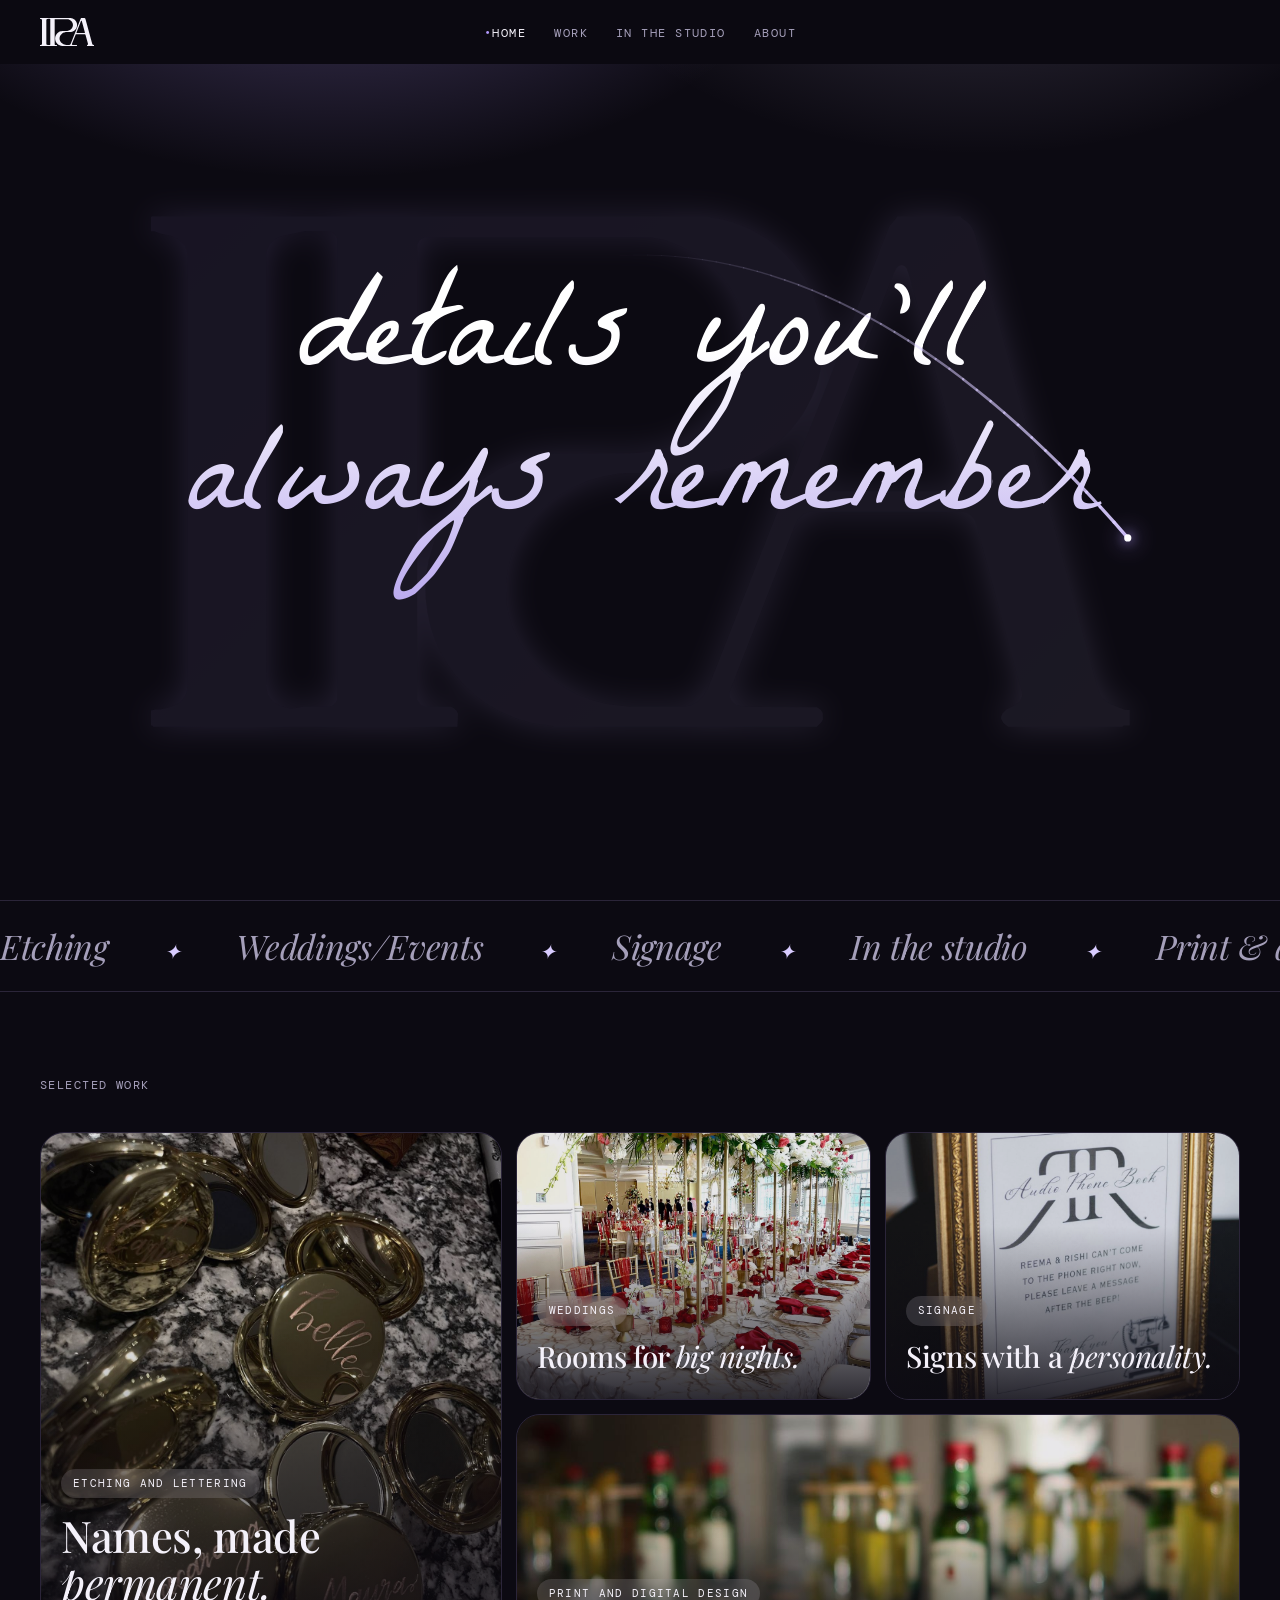
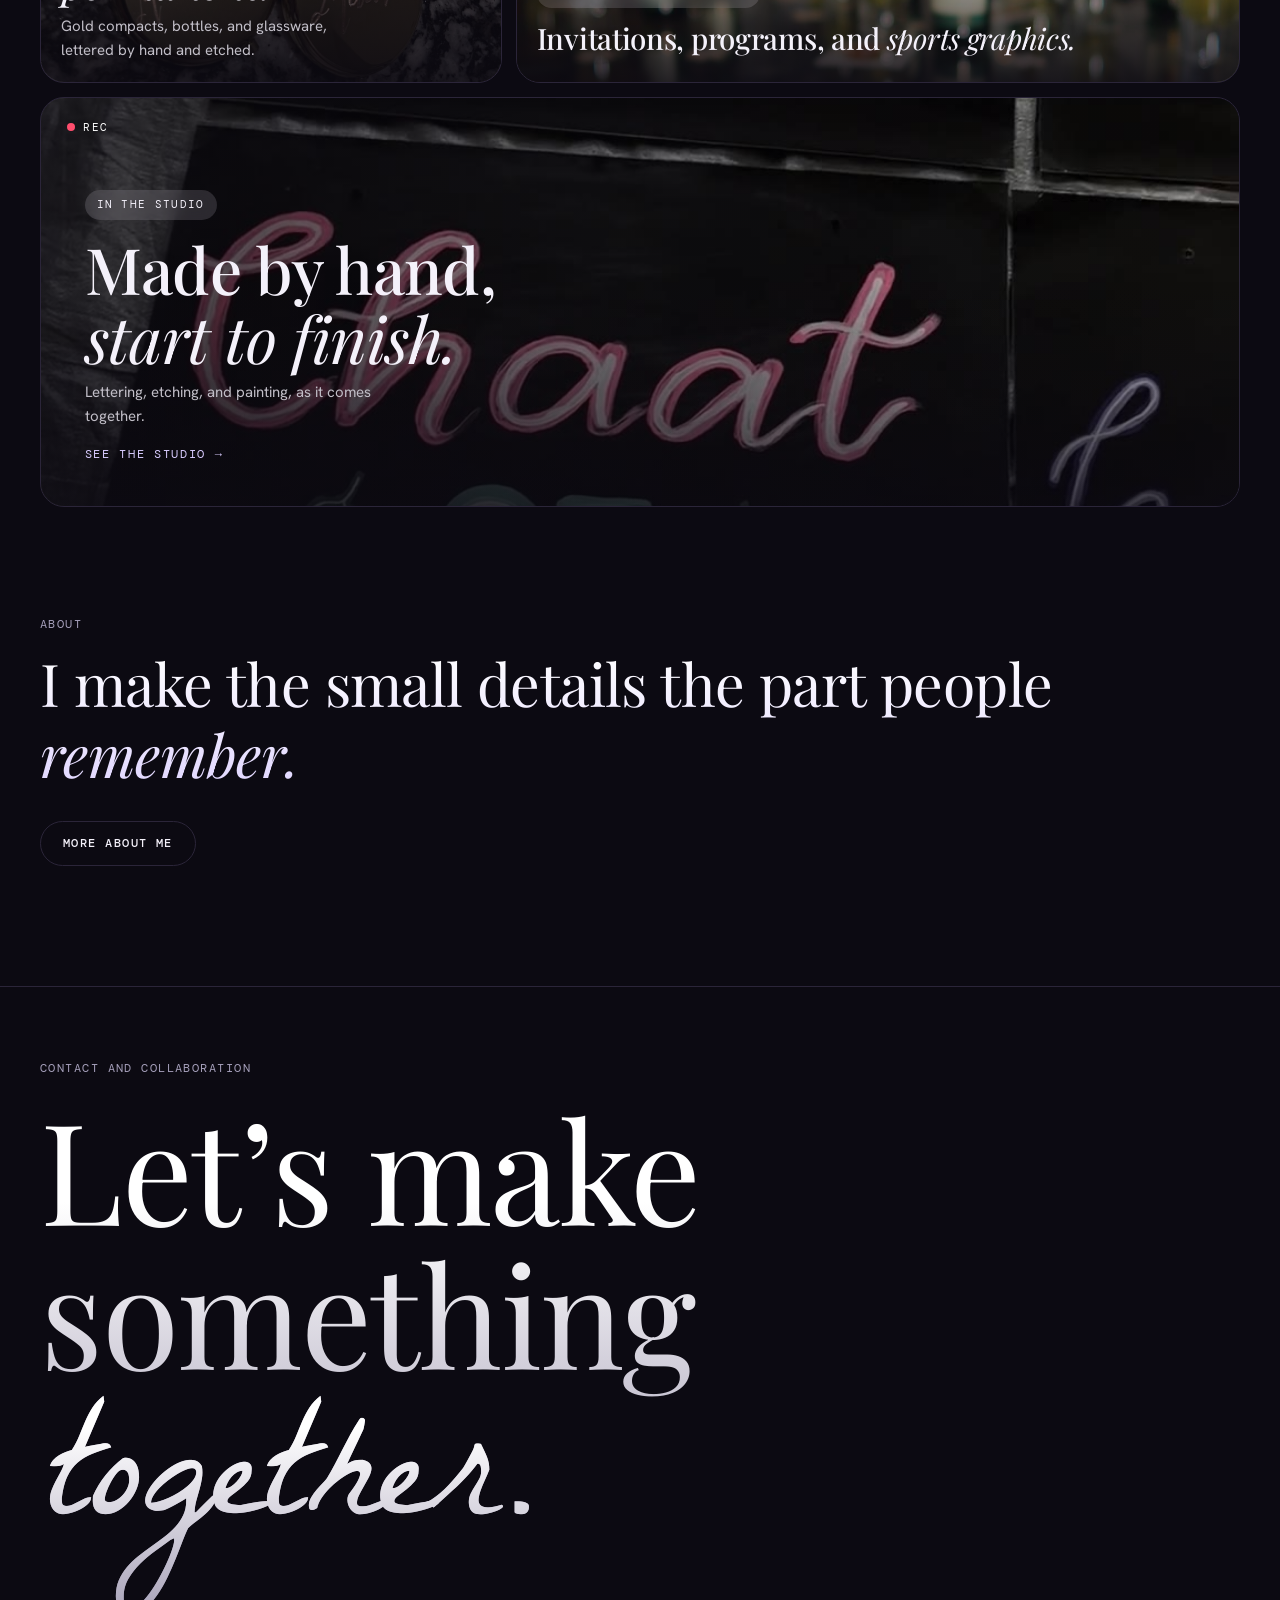
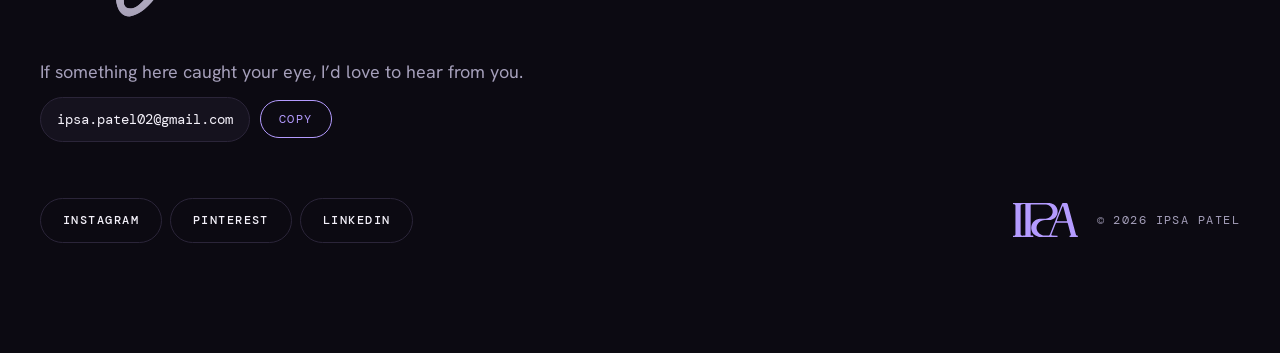
==== commit 686ccf88: "Version the CSS and JS links so browsers pick up updates right away Co-Authored-By: Claude Opus 5.5 " ====
--- a/index.html
+++ b/index.html
@@ -17,7 +17,7 @@
 <link rel="preconnect" href="https://fonts.gstatic.com" crossorigin>
 <link rel="stylesheet" href="https://fonts.googleapis.com/css2?family=Playfair+Display:ital,wght@0,400;0,500;0,600;1,400;1,500&family=Hanken+Grotesk:wght@400;500&family=DM+Mono:wght@400;500&family=La+Belle+Aurore&family=Noto+Serif+Devanagari:wght@500&display=swap">
 <link rel="icon" type="image/svg+xml" href="[data-uri]">
-<link rel="stylesheet" href="style.css">
+<link rel="stylesheet" href="style.css?v=4891b8d3">
 </head>
 <body>
 <header class="nav">
@@ -103,6 +103,6 @@
     </div>
   </div>
 </footer>
-<script src="main.js"></script>
+<script src="main.js?v=4891b8d3"></script>
 </body>
 </html>
--- a/style.css
+++ b/style.css
@@ -462,3 +462,21 @@
 .item .slot { aspect-ratio:auto; height:auto; display:block; border-radius:6px; }
 .item .slot img { position:static; width:100%; height:auto; object-fit:contain; }
 @media (max-width:900px) { .grid { columns:2; } }
+
+/* studio reel arrows */
+.reel-wrap { position:relative; }
+.reel-arrow { position:absolute; top:50%; z-index:3; width:46px; height:46px; margin-top:-23px; border-radius:50%; border:1px solid color-mix(in srgb,var(--fg) 22%,transparent); background:color-mix(in srgb,var(--bg) 62%,transparent); color:var(--fg); font-size:20px; line-height:1; display:grid; place-items:center; cursor:pointer; backdrop-filter:blur(6px); -webkit-backdrop-filter:blur(6px); box-shadow:0 6px 22px rgba(0,0,0,.55), 0 0 0 1px rgba(0,0,0,.15); transition:transform .2s, background .2s, border-color .2s; }
+.reel-arrow.prev { left:10px; } .reel-arrow.next { right:10px; }
+.reel-arrow:hover { transform:scale(1.07); background:color-mix(in srgb,var(--bg) 40%,transparent); border-color:color-mix(in srgb,var(--accent) 60%,transparent); }
+.reel-arrow:focus-visible { outline:2px solid var(--accent); outline-offset:3px; }
+@media (max-width:560px) { .reel-arrow { width:40px; height:40px; margin-top:-20px; font-size:18px; } .reel-arrow.prev { left:6px; } .reel-arrow.next { right:6px; } }
+
+.reel-arrow { width:44px; height:64px; margin-top:-32px; border-radius:8px; font-size:0; }
+.reel-arrow svg { display:block; }
+@media (max-width:560px) { .reel-arrow { width:38px; height:54px; margin-top:-27px; } }
+.reel-arrow { background:color-mix(in srgb,var(--accent) 30%,color-mix(in srgb,var(--bg) 55%,transparent)); border-color:color-mix(in srgb,var(--accent) 55%,transparent); color:var(--accent2); box-shadow:0 6px 22px rgba(0,0,0,.55), 0 0 18px color-mix(in srgb,var(--accent) 25%,transparent); }
+.reel-arrow:hover { background:color-mix(in srgb,var(--accent) 45%,color-mix(in srgb,var(--bg) 40%,transparent)); border-color:var(--accent); color:#fff; }
+
+.intro-trail { position:absolute; left:0; top:0; z-index:2; pointer-events:none; overflow:visible; }
+.intro-trail line { stroke:var(--accent2); }
+.intro-head { fill:#fff; filter:drop-shadow(0 0 6px var(--accent)) drop-shadow(0 0 12px var(--accent)); }
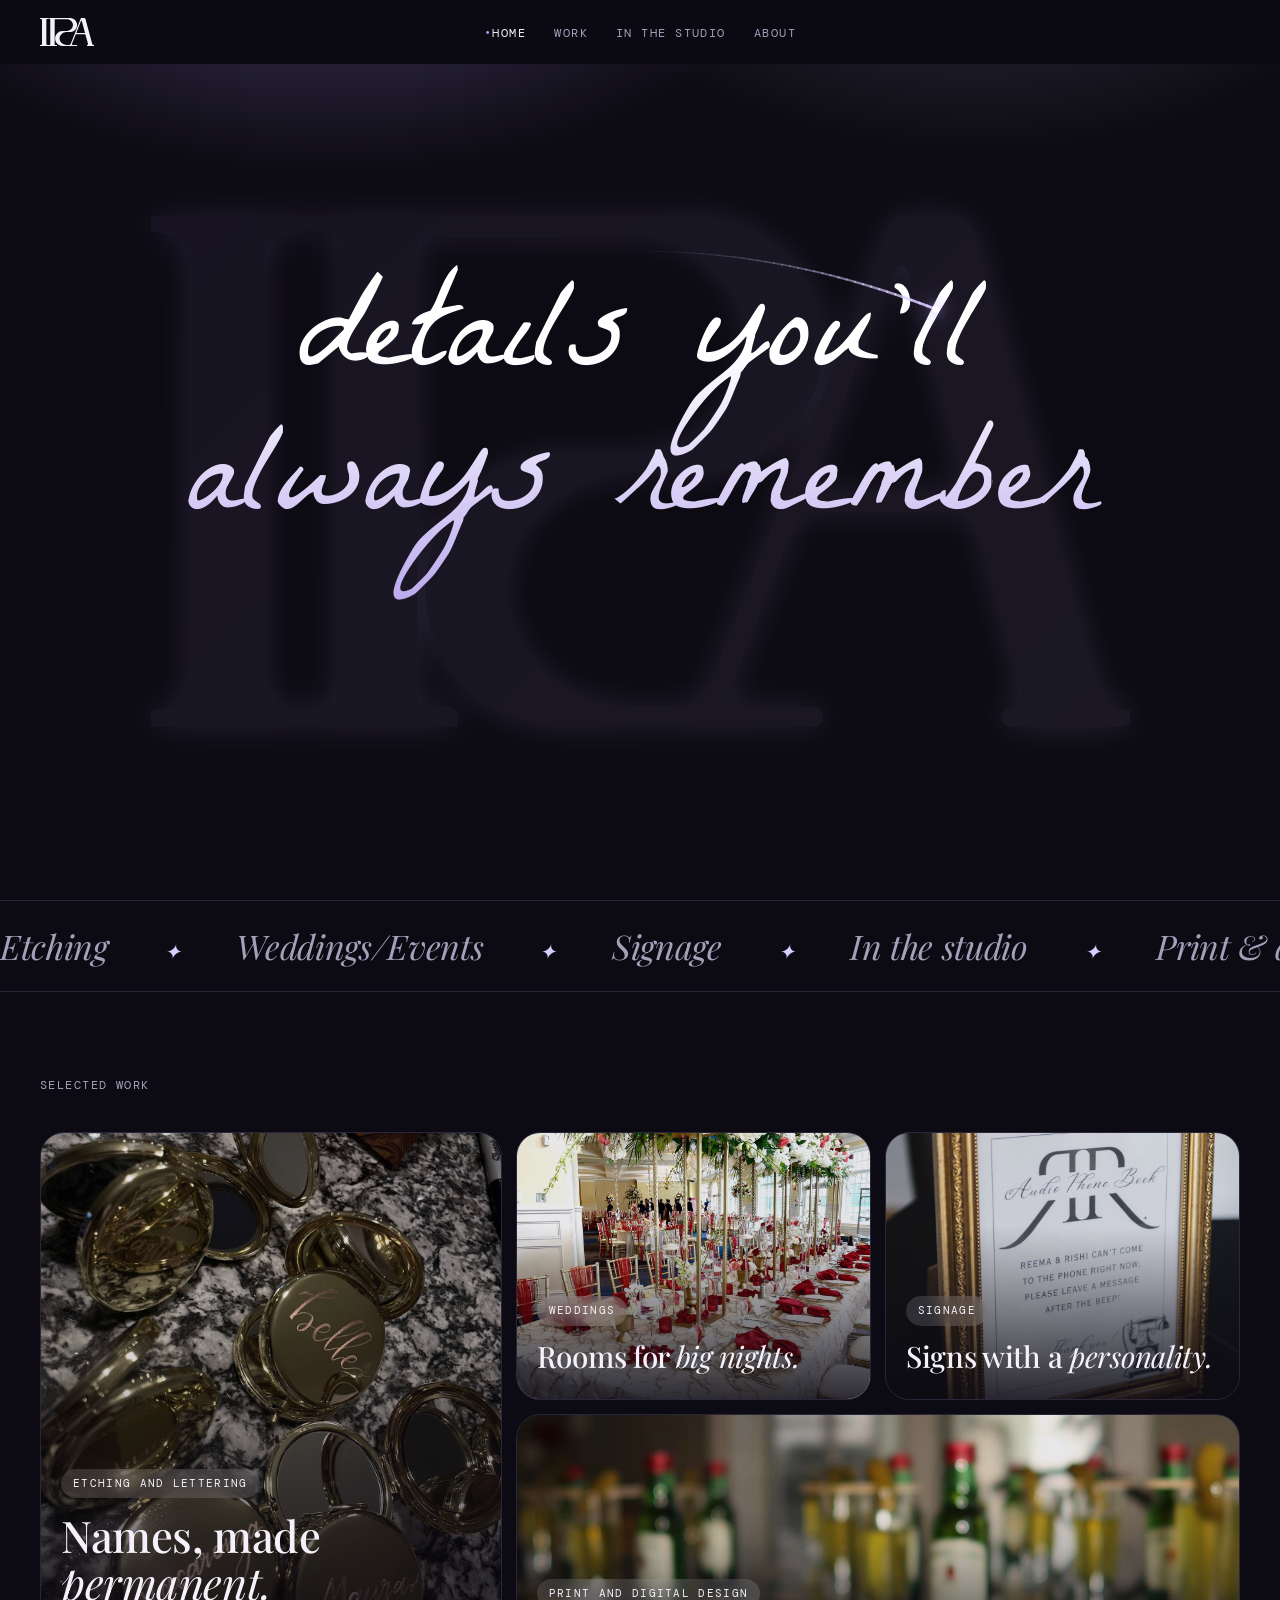
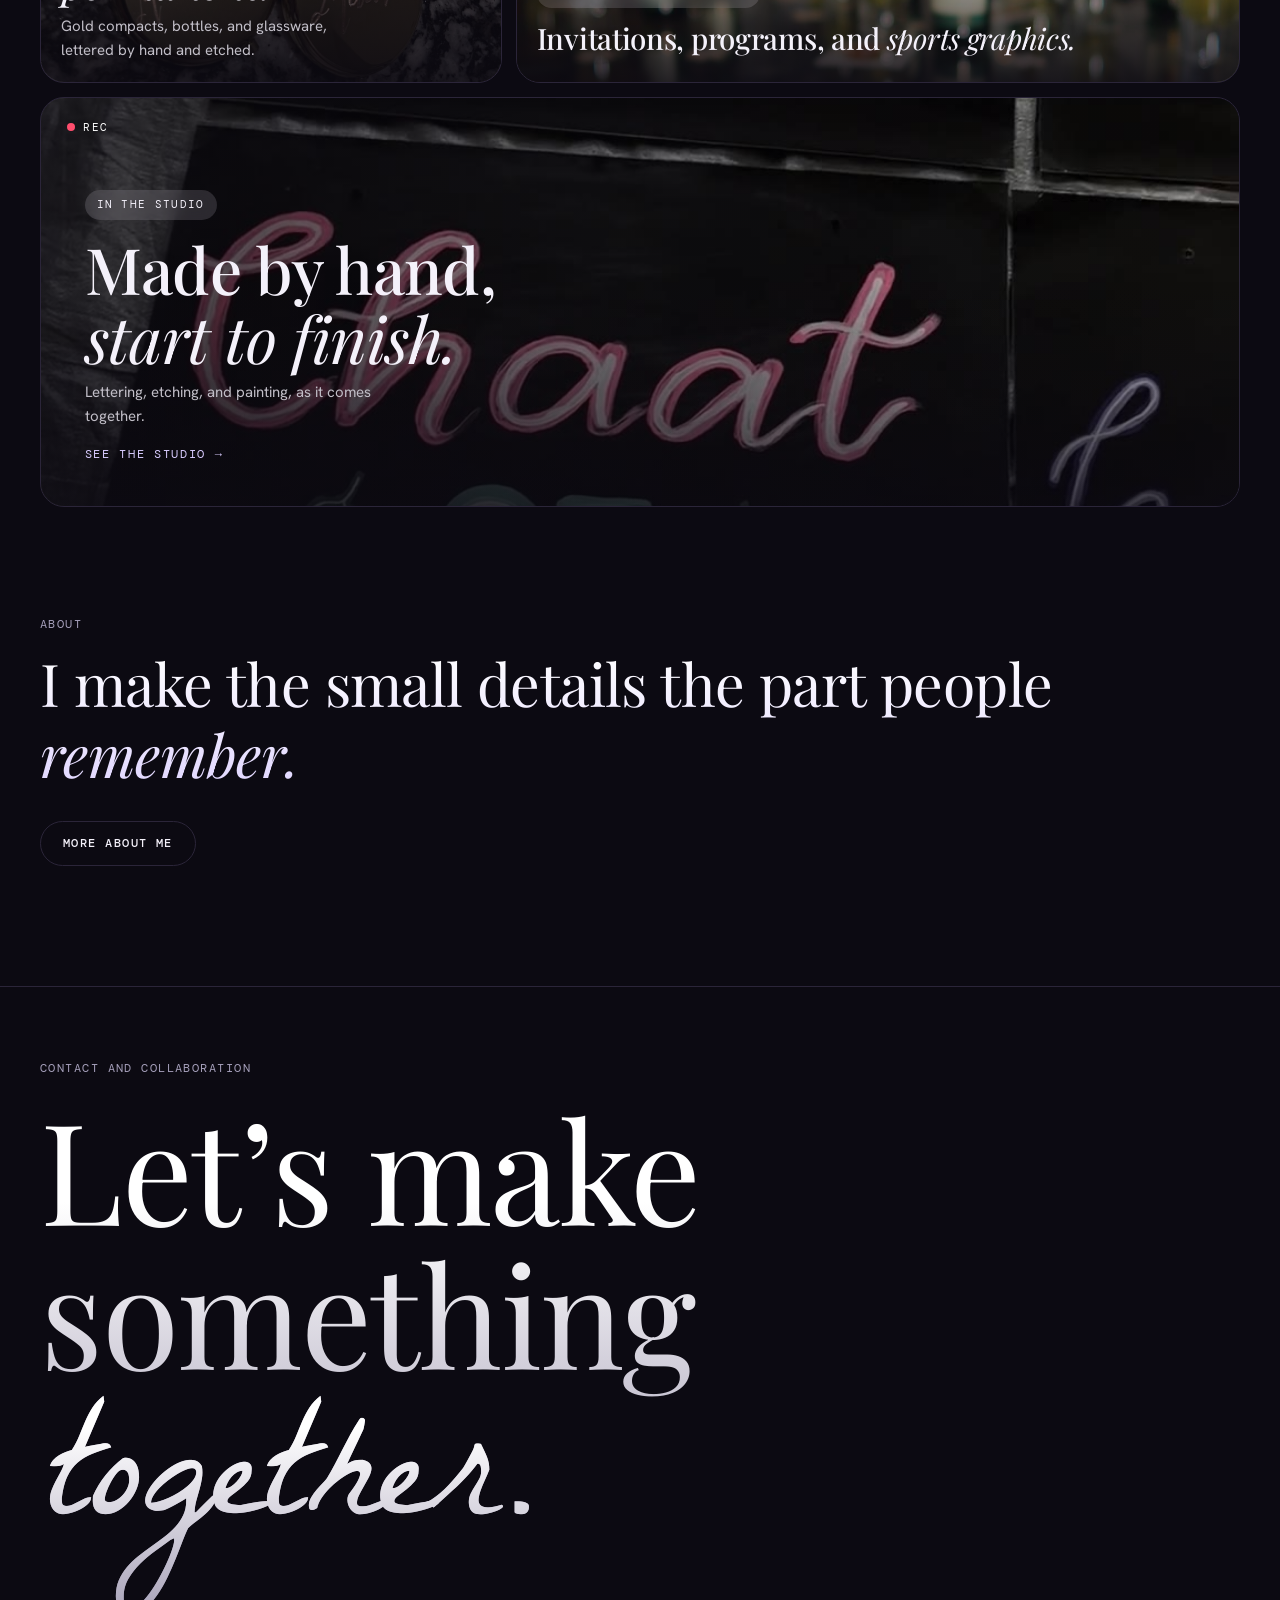
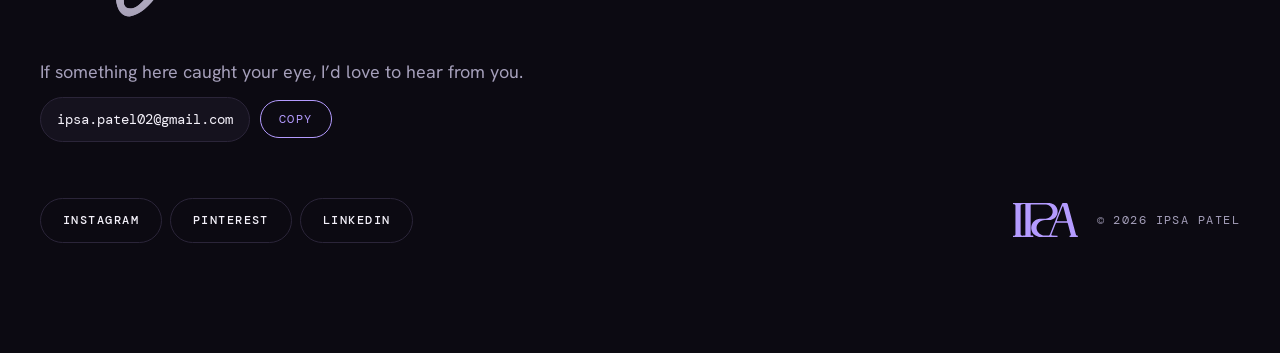
==== commit 238a04c7: "Smaller rainbow star, slower, tail fades softly Co-Authored-By: Claude Opus 5.5 <noreply@anthropic.c" ====
--- a/index.html
+++ b/index.html
@@ -17,7 +17,7 @@
 <link rel="preconnect" href="https://fonts.gstatic.com" crossorigin>
 <link rel="stylesheet" href="https://fonts.googleapis.com/css2?family=Playfair+Display:ital,wght@0,400;0,500;0,600;1,400;1,500&family=Hanken+Grotesk:wght@400;500&family=DM+Mono:wght@400;500&family=La+Belle+Aurore&family=Noto+Serif+Devanagari:wght@500&display=swap">
 <link rel="icon" type="image/svg+xml" href="[data-uri]">
-<link rel="stylesheet" href="style.css?v=4891b8d3">
+<link rel="stylesheet" href="style.css?v=2061c6fe">
 </head>
 <body>
 <header class="nav">
@@ -103,6 +103,6 @@
     </div>
   </div>
 </footer>
-<script src="main.js?v=4891b8d3"></script>
+<script src="main.js?v=2061c6fe"></script>
 </body>
 </html>
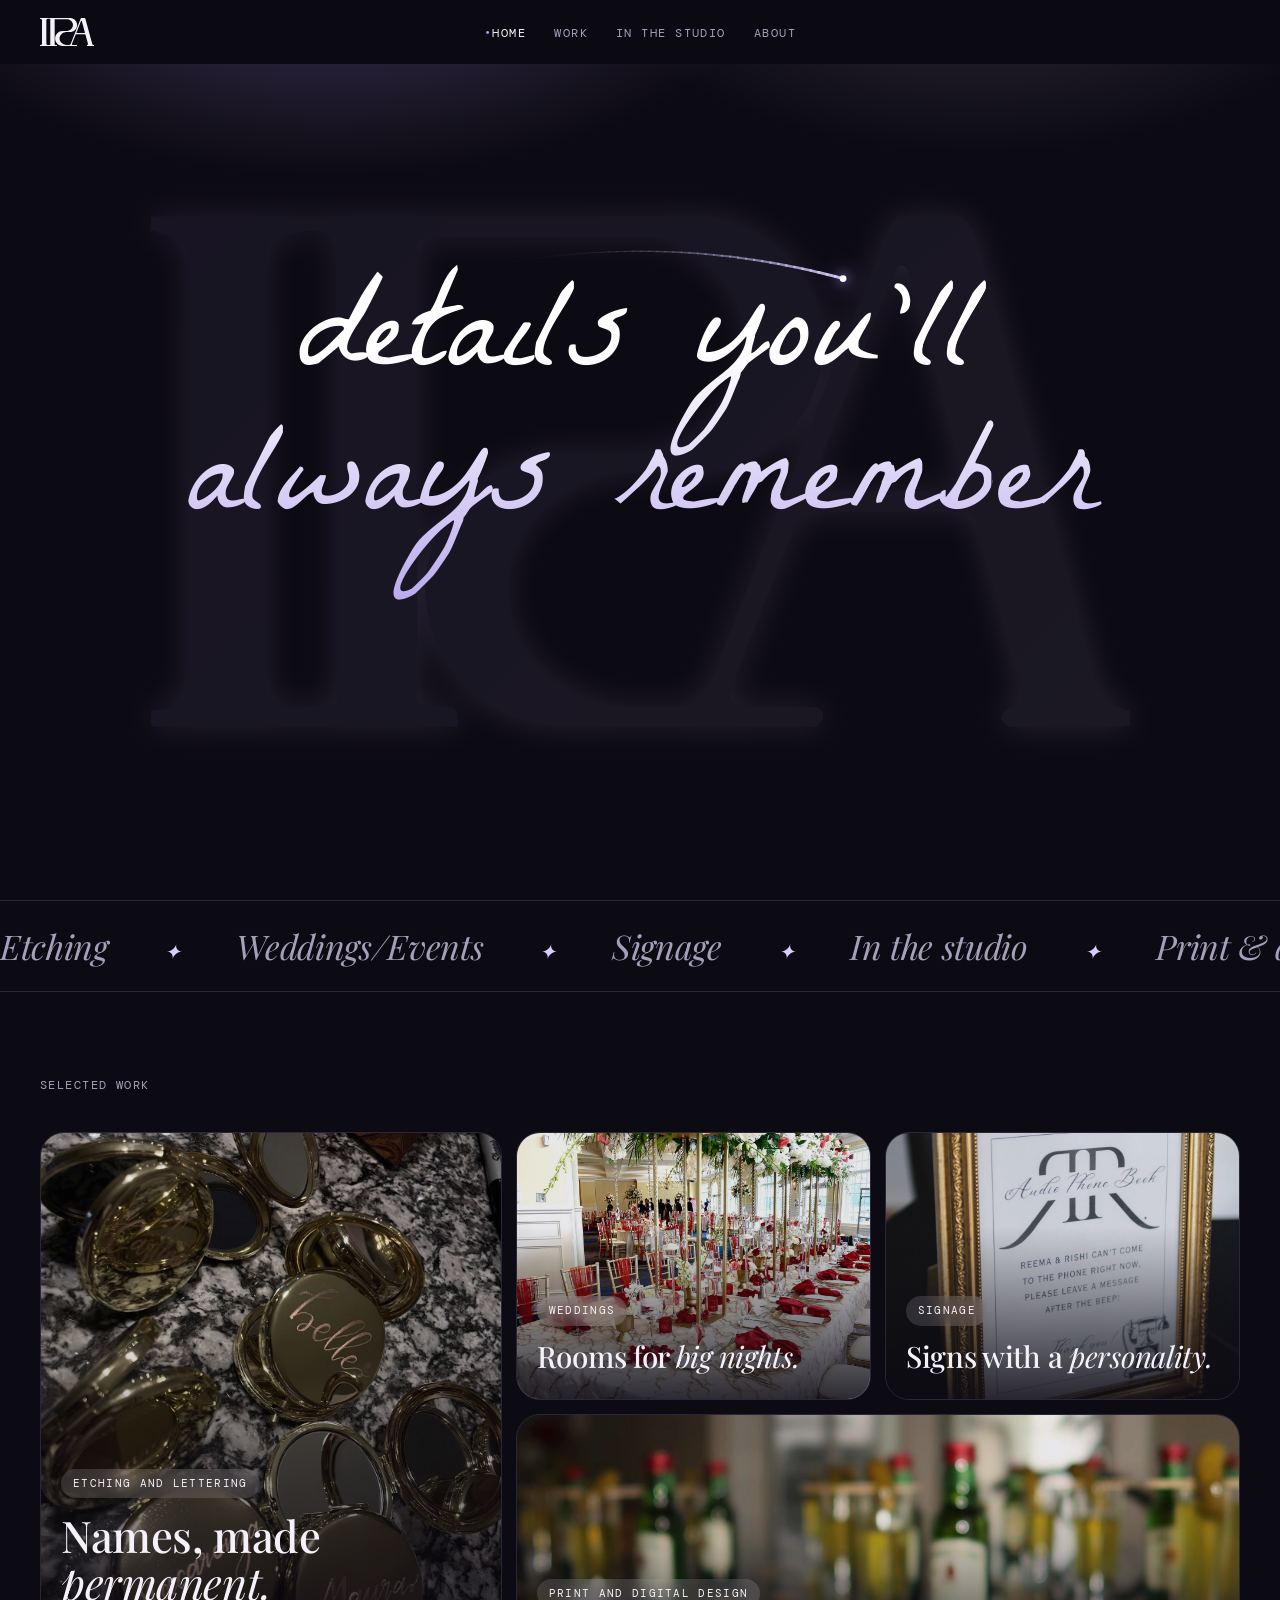
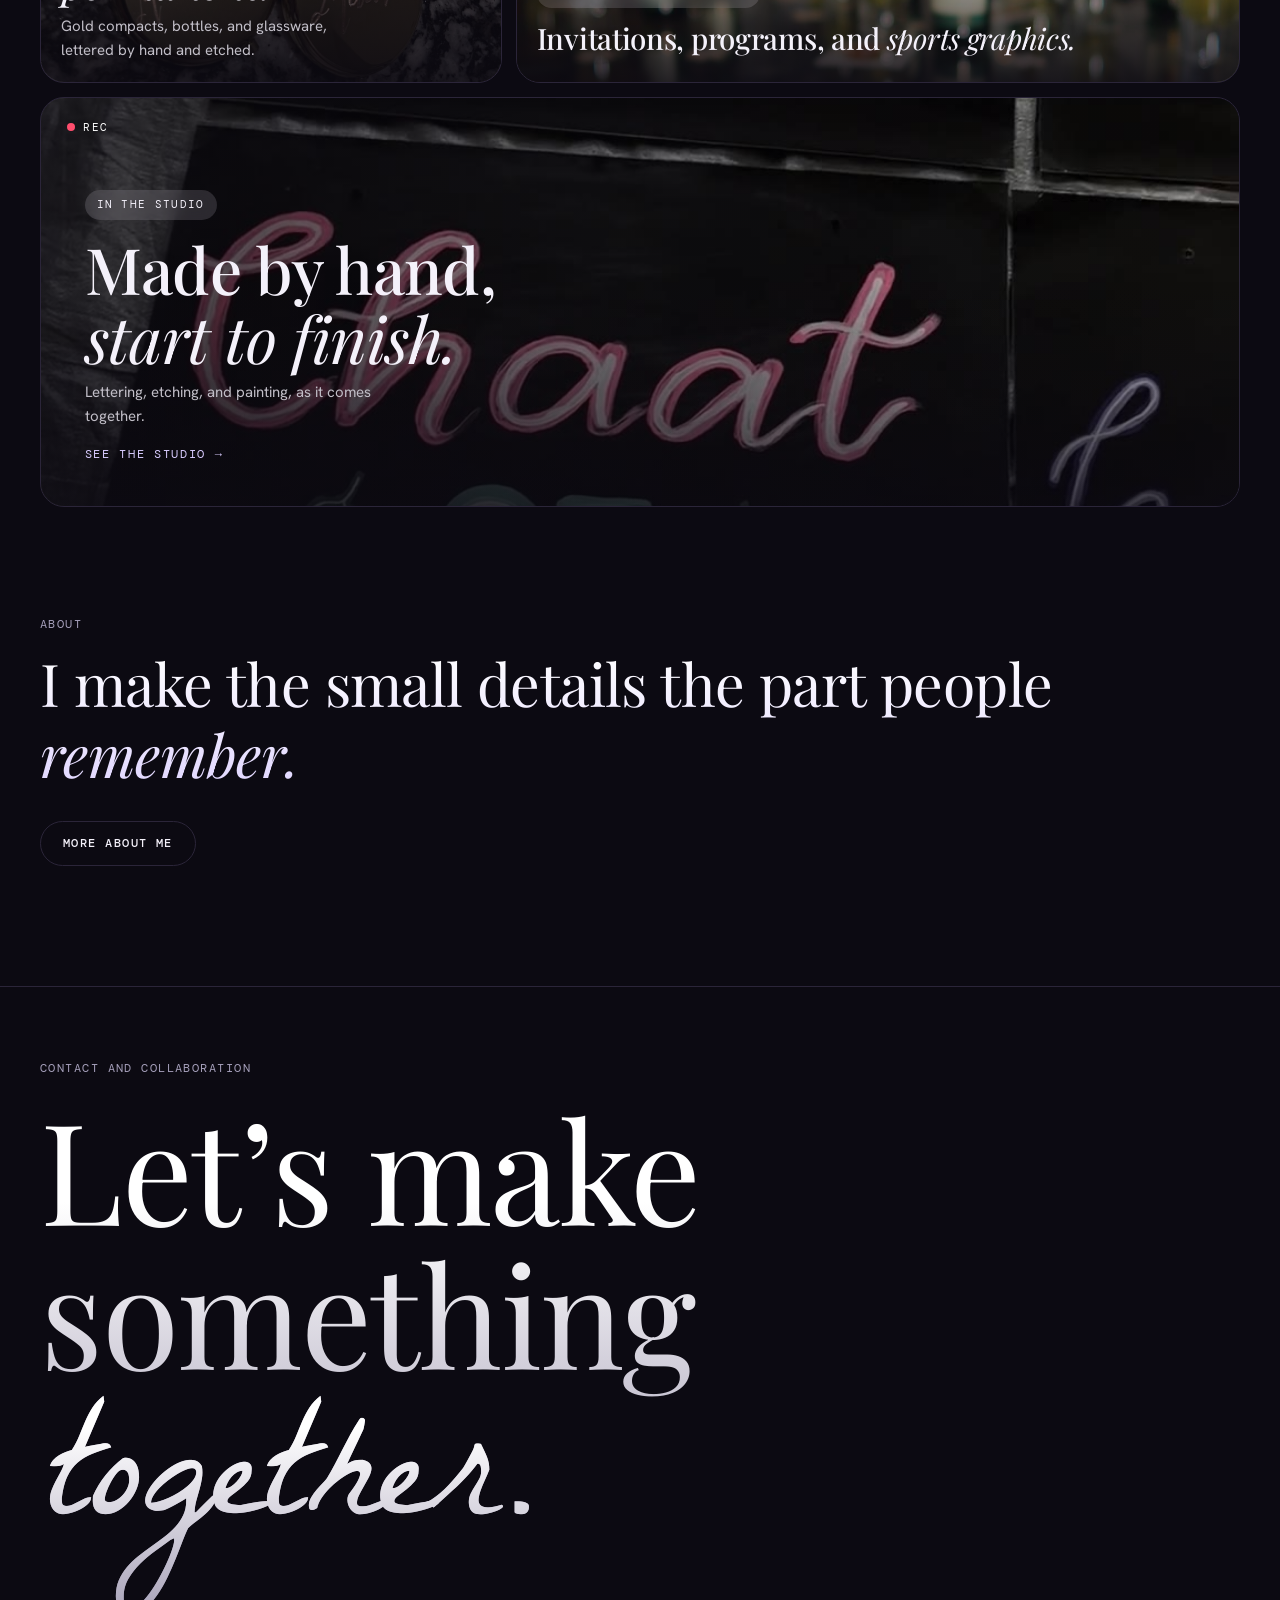
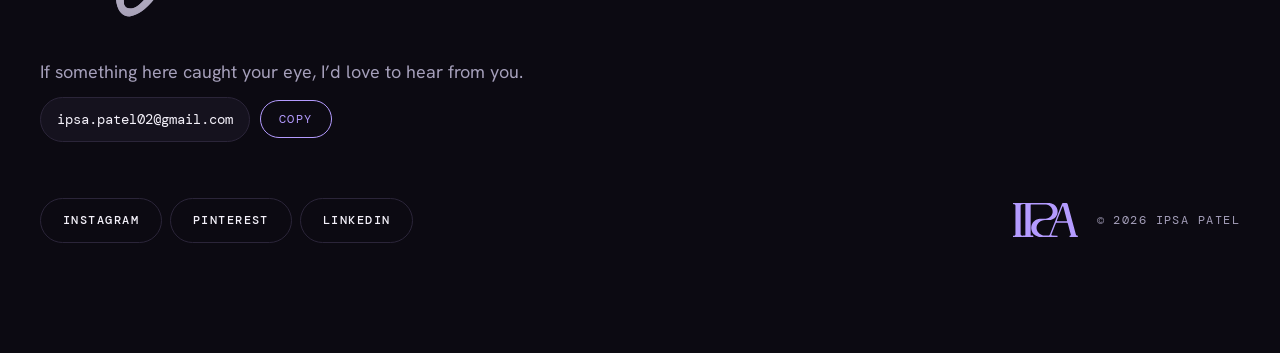
==== commit f881a363: "Shooting star passes behind the headline Co-Authored-By: Claude Opus 5.5 <noreply@anthropic.com> Cla" ====
--- a/index.html
+++ b/index.html
@@ -17,7 +17,7 @@
 <link rel="preconnect" href="https://fonts.gstatic.com" crossorigin>
 <link rel="stylesheet" href="https://fonts.googleapis.com/css2?family=Playfair+Display:ital,wght@0,400;0,500;0,600;1,400;1,500&family=Hanken+Grotesk:wght@400;500&family=DM+Mono:wght@400;500&family=La+Belle+Aurore&family=Noto+Serif+Devanagari:wght@500&display=swap">
 <link rel="icon" type="image/svg+xml" href="[data-uri]">
-<link rel="stylesheet" href="style.css?v=2061c6fe">
+<link rel="stylesheet" href="style.css?v=60db7535">
 </head>
 <body>
 <header class="nav">
@@ -103,6 +103,6 @@
     </div>
   </div>
 </footer>
-<script src="main.js?v=2061c6fe"></script>
+<script src="main.js?v=60db7535"></script>
 </body>
 </html>
--- a/style.css
+++ b/style.css
@@ -480,3 +480,4 @@
 .intro-trail { position:absolute; left:0; top:0; z-index:2; pointer-events:none; overflow:visible; }
 .intro-trail line { stroke:var(--accent2); }
 .intro-head { fill:#fff; filter:drop-shadow(0 0 6px var(--accent)) drop-shadow(0 0 12px var(--accent)); }
+.intro-trail { z-index:0; } /* behind the headline, above the background */
